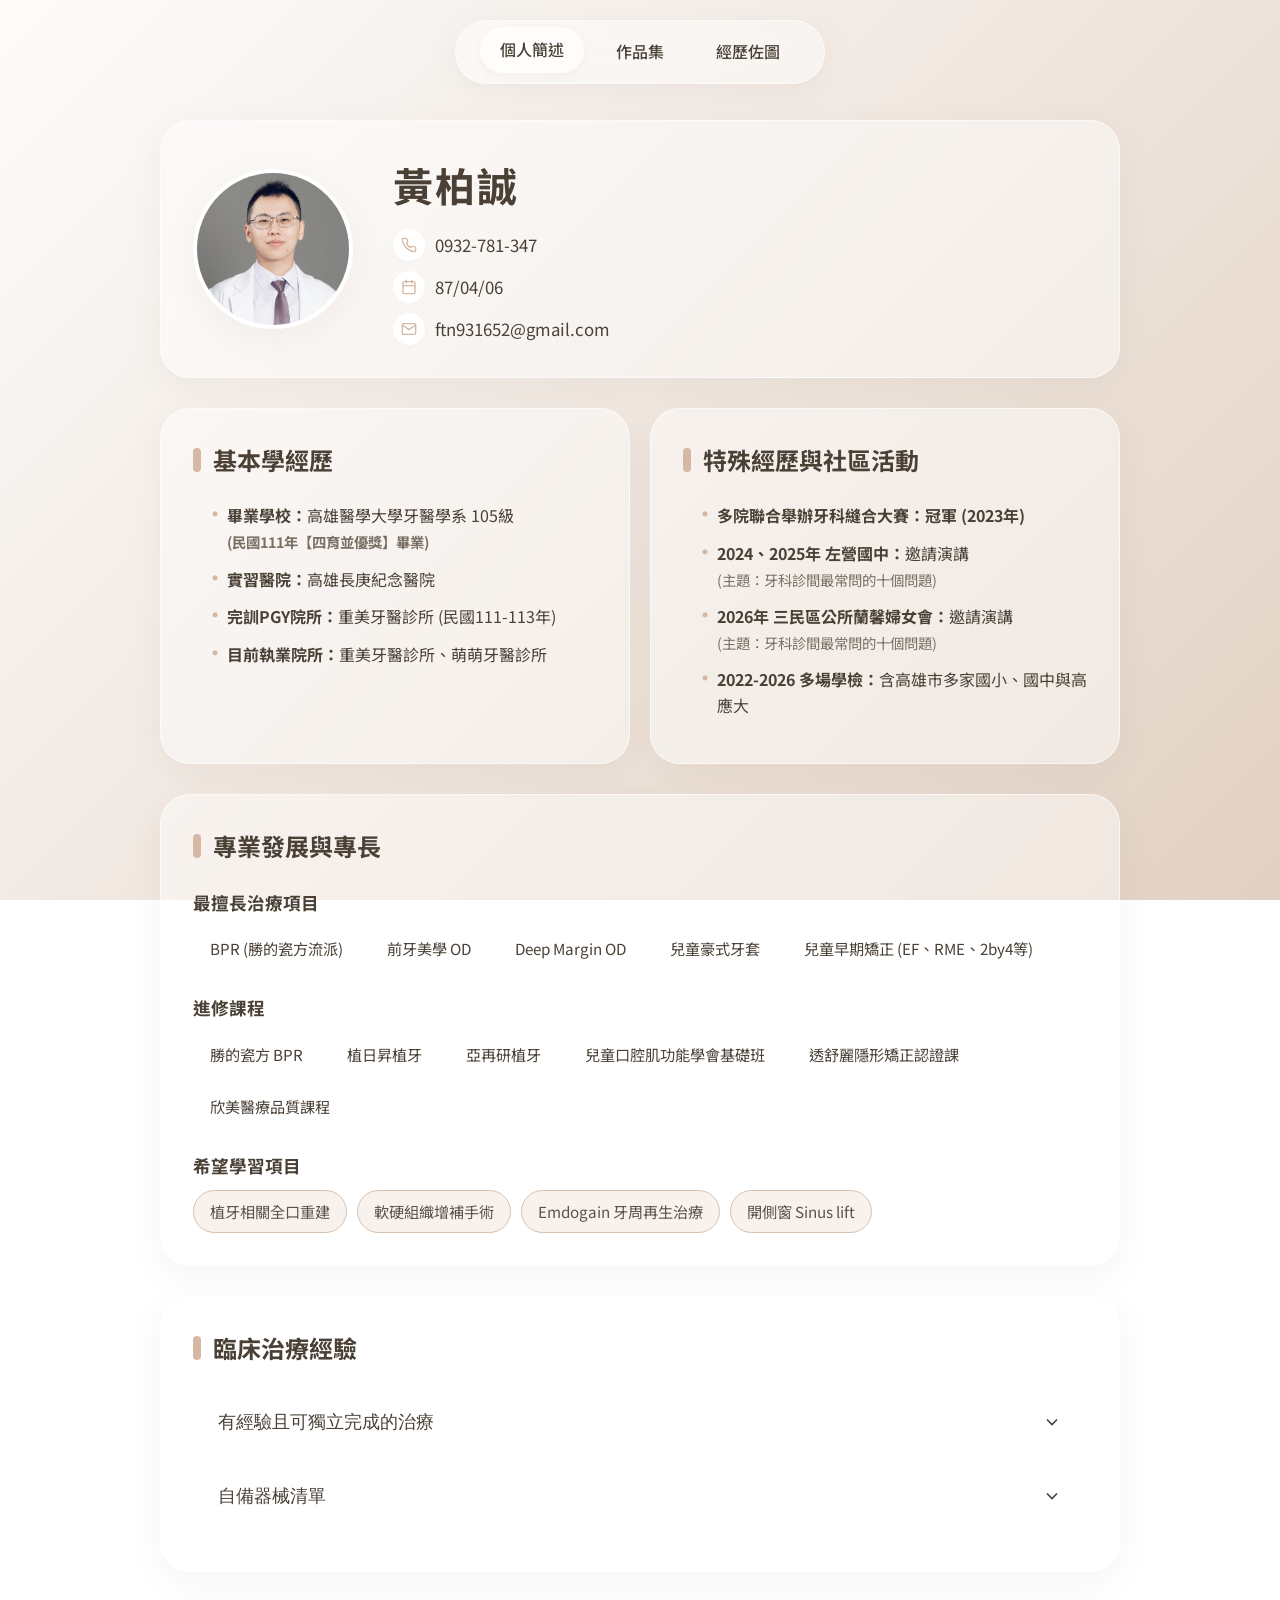
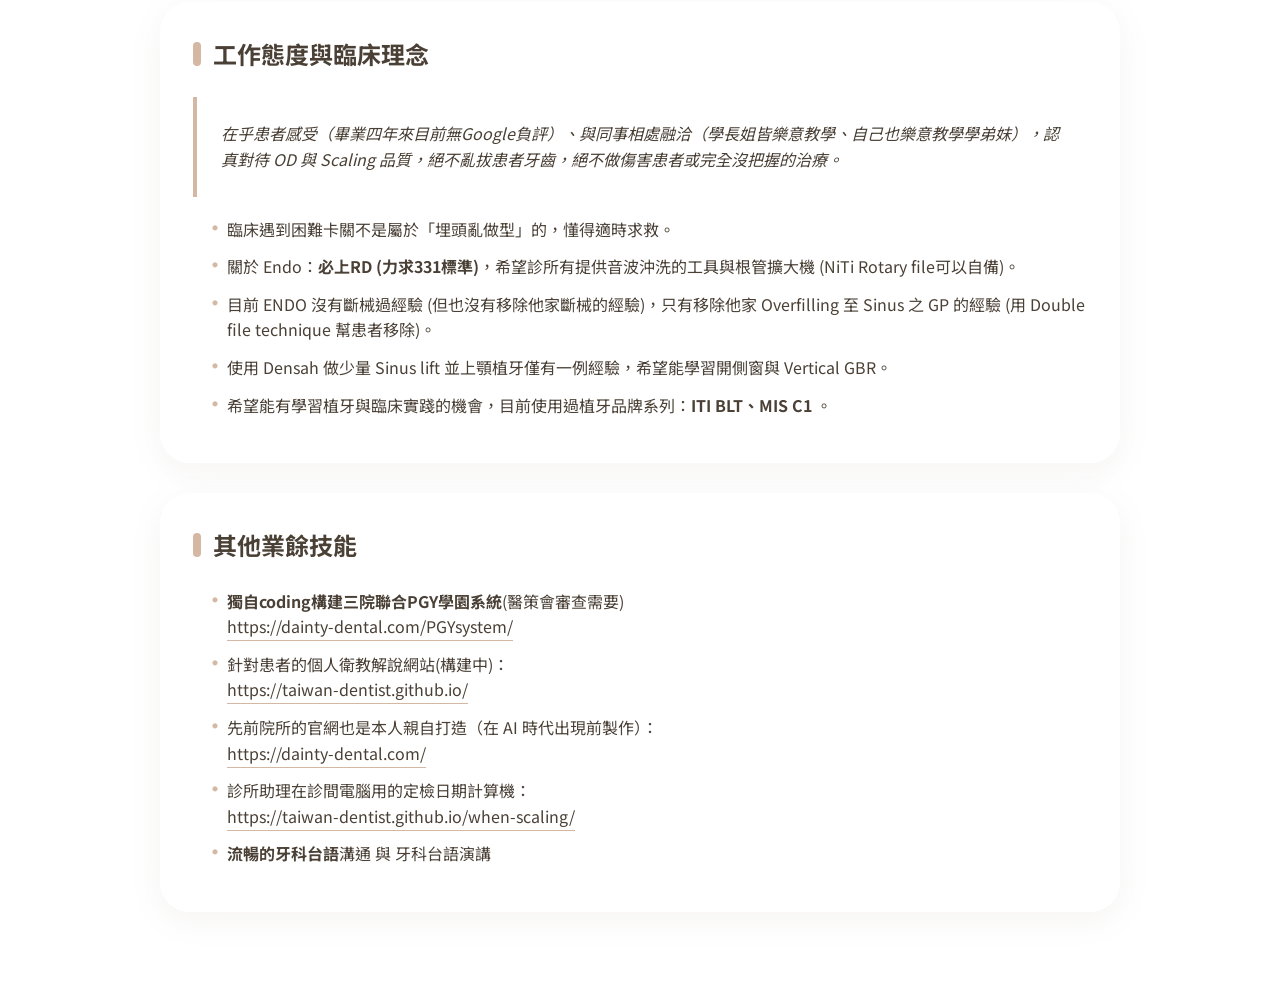
==== index.html @ 1711f757 "svgand331metaloverlay" ====
<!DOCTYPE html>
<html lang="zh-TW">
<head>
    <meta charset="UTF-8">
    <meta name="viewport" content="width=device-width, initial-scale=1.0">
    <link rel="apple-touch-icon" sizes="76x76" href="img/favicon.svg">
    <link rel="icon" href="img/favicon.svg">
    <title>黃柏誠醫師 | 個人簡歷</title>
    <!-- 引入思源黑體 Noto Sans TC -->
    <link rel="preconnect" href="https://fonts.googleapis.com">
    <link rel="preconnect" href="https://fonts.gstatic.com" crossorigin>
    <link href="https://fonts.googleapis.com/css2?family=Noto+Sans+TC:wght@300;400;500;700&display=swap" rel="stylesheet">
    <link rel="stylesheet" href="style.css" />

</head>
<body>

    <!-- 導覽列 -->
    <nav class="navbar glass-panel">
        <ul class="nav-links">
            <li class="nav-item"><a class="nav-link active" data-tab="about">個人簡述</a></li>
            <li class="nav-item"><a class="nav-link" data-tab="portfolio">作品集</a></li>
            <li class="nav-item"><a class="nav-link" data-tab="gallery">經歷佐圖</a></li>
        </ul>
    </nav>

    <!-- 內容容器 -->
    <main>
        
        <!-- ================= 個人簡述 Tab ================= -->
        <section id="about" class="tab-content active">
            
            <!-- 基本資料卡片 -->
            <div class="card glass-panel profile-header reveal">
                <div class="profile-avatar">
                    <img src="img/outline/myhead.jpg" alt="黃柏誠醫師大頭照">
                </div>
                <div class="profile-info">
                    <h1>黃柏誠</h1>
                    <ul class="contact-list">
                        <li>
                            <div class="contact-icon">
                                <svg width="16" height="16" viewBox="0 0 24 24" fill="none" stroke="currentColor" stroke-width="2" stroke-linecap="round" stroke-linejoin="round"><path d="M22 16.92v3a2 2 0 0 1-2.18 2 19.79 19.79 0 0 1-8.63-3.07 19.5 19.5 0 0 1-6-6 19.79 19.79 0 0 1-3.07-8.67A2 2 0 0 1 4.11 2h3a2 2 0 0 1 2 1.72 12.84 12.84 0 0 0 .7 2.81 2 2 0 0 1-.45 2.11L8.09 9.91a16 16 0 0 0 6 6l1.27-1.27a2 2 0 0 1 2.11-.45 12.84 12.84 0 0 0 2.81.7A2 2 0 0 1 22 16.92z"></path></svg>
                            </div>
                            0932-781-347
                        </li>
                        <li>
                            <div class="contact-icon">
                                <svg width="16" height="16" viewBox="0 0 24 24" fill="none" stroke="currentColor" stroke-width="2" stroke-linecap="round" stroke-linejoin="round"><rect x="3" y="4" width="18" height="18" rx="2" ry="2"></rect><line x1="16" y1="2" x2="16" y2="6"></line><line x1="8" y1="2" x2="8" y2="6"></line><line x1="3" y1="10" x2="21" y2="10"></line></svg>
                            </div>
                            87/04/06
                        </li>
                        <li>
                            <div class="contact-icon">
                                <svg width="16" height="16" viewBox="0 0 24 24" fill="none" stroke="currentColor" stroke-width="2" stroke-linecap="round" stroke-linejoin="round"><path d="M4 4h16c1.1 0 2 .9 2 2v12c0 1.1-.9 2-2 2H4c-1.1 0-2-.9-2-2V6c0-1.1.9-2 2-2z"></path><polyline points="22,6 12,13 2,6"></polyline></svg>
                            </div>
                            ftn931652@gmail.com
                        </li>
                    </ul>
                </div>
            </div>

            <!-- 學經歷 -->
            <div class="grid-2 reveal">
                <div class="card glass-panel">
                    <h2 class="section-title">基本學經歷</h2>
                    <ul class="styled-list">
                        <li><strong>畢業學校：</strong>高雄醫學大學牙醫學系 105級<br><span style="font-size:0.9em; color:var(--text-muted)"><strong>(民國111年【四育並優獎】畢業)</strong></span></li>
                        <li><strong>實習醫院：</strong>高雄長庚紀念醫院</li>
                        <li><strong>完訓PGY院所：</strong>重美牙醫診所 (民國111-113年)</li>
                        <li><strong>目前執業院所：</strong>重美牙醫診所、萌萌牙醫診所</li>
                    </ul>
                </div>

                <div class="card glass-panel">
                    <h2 class="section-title">特殊經歷與社區活動</h2>
                    <ul class="styled-list">
                        <li><strong>多院聯合舉辦牙科縫合大賽：冠軍 (2023年)</strong></li>
                        <li><strong>2024、2025年 左營國中：</strong>邀請演講<br><span style="font-size:0.9em; color:var(--text-muted)">(主題：牙科診間最常問的十個問題)</span></li>
                        <li><strong>2026年 三民區公所蘭馨婦女會：</strong>邀請演講<br><span style="font-size:0.9em; color:var(--text-muted)">(主題：牙科診間最常問的十個問題)</span></li>
                        <li><strong>2022-2026 多場學檢：</strong>含高雄市多家國小、國中與高應大</li>
                    </ul>
                </div>
            </div>

            <!-- 專業技能與進修 -->
            <div class="card glass-panel reveal">
                <h2 class="section-title">專業發展與專長</h2>
                
                <h3 style="margin: 15px 0 10px; font-size: 1.1rem;">最擅長治療項目</h3>
                <div class="tag-group">
                    <span class="tag">BPR (勝的瓷方流派)</span>
                    <span class="tag">前牙美學 OD</span>
                    <span class="tag">Deep Margin OD</span>
                    <span class="tag">兒童豪式牙套</span>
                    <span class="tag">兒童早期矯正 (EF、RME、2by4等)</span>
                </div>

                <h3 style="margin: 25px 0 10px; font-size: 1.1rem;">進修課程</h3>
                <div class="tag-group">
                    <span class="tag">勝的瓷方 BPR</span>
                    <span class="tag">植日昇植牙</span>
                    <span class="tag">亞再研植牙</span>
                    <span class="tag">兒童口腔肌功能學會基礎班</span>
                    <span class="tag">透舒麗隱形矯正認證課</span>
                    <span class="tag">欣美醫療品質課程</span>
                </div>

                <h3 style="margin: 25px 0 10px; font-size: 1.1rem;">希望學習項目</h3>
                <div class="tag-group" style="opacity: 0.9;">
                    <span class="tag" style="background: rgba(212, 184, 163, 0.2); border-color: var(--accent-color);">植牙相關全口重建</span>
                    <span class="tag" style="background: rgba(212, 184, 163, 0.2); border-color: var(--accent-color);">軟硬組織增補手術</span>
                    <span class="tag" style="background: rgba(212, 184, 163, 0.2); border-color: var(--accent-color);">Emdogain 牙周再生治療</span>
                    <span class="tag" style="background: rgba(212, 184, 163, 0.2); border-color: var(--accent-color);">開側窗 Sinus lift</span>
                </div>
            </div>

            <!-- 可獨立完成治療 (使用高級感的手風琴設計) -->
            <div class="card glass-panel reveal">
                <h2 class="section-title">臨床治療經驗</h2>
                
                <div class="accordion">
                    <div class="accordion-item">
                        <button class="accordion-header">
                            有經驗且可獨立完成的治療
                            <svg class="accordion-icon" width="20" height="20" viewBox="0 0 24 24" fill="none" stroke="currentColor" stroke-width="2"><polyline points="6 9 12 15 18 9"></polyline></svg>
                        </button>
                        <div class="accordion-content">
                            <div class="accordion-content-inner">
                                <ul class="styled-list">
                                    <li>92016水平智齒拔除 (符合92063目前僅一例經驗)</li>
                                    <li>7 distal OD</li>
                                    <li>前牙樹酯關縫</li>
                                    <li>兒童牙科全科<strong>含早矯療程</strong></li>
                                    <li>根管治療多例331標準 (必上RD)</li>
                                    <li>大臼齒與前牙根尖手術 (自備 BC-Putty Type)</li>
                                    <li>全口與局部活動假牙</li>
                                    <li>需要 DME 或 DMC 的 BPR</li>
                                    <li>需要Deep Margin Impression技巧的Crown</li>
                                    <li>牙周基礎 phase I 治療、基礎 Open-Q 手術</li>
                                    <li>基礎植牙 (含基礎的 ARP 與 GBR)</li>
                                    <li>基本 CLP 與 forced eruption</li>
                                    <li>曾使用過的輔助雷射：二極體雷射、CO2雷射</li>
                                </ul>
                            </div>
                        </div>
                    </div>
                    
                    <div class="accordion-item">
                        <button class="accordion-header">
                            自備器械清單
                            <svg class="accordion-icon" width="20" height="20" viewBox="0 0 24 24" fill="none" stroke="currentColor" stroke-width="2"><polyline points="6 9 12 15 18 9"></polyline></svg>
                        </button>
                        <div class="accordion-content">
                            <div class="accordion-content-inner">
                                <p style="margin-bottom: 10px;">Rotary file, ZOO isolation, Univet Loupe(四倍), 曲面前後牙Matrix Band, Dimond wedge, OD Polish bur kit, 生物水泥(Putty type(逆充填)與Sealer), BUSER, Castroviejo</p>
                                <p style="font-size:0.9em; color:var(--text-muted);">備註：希望診所有提供根管擴大機。</p>
                            </div>
                        </div>
                    </div>
                </div>
            </div>

            <!-- 工作態度與臨床希望 -->
            <div class="card glass-panel reveal">
                <h2 class="section-title">工作態度與臨床理念</h2>
                
                <div class="quote-block">
                    在乎患者感受（畢業四年來目前無Google負評）、與同事相處融洽（學長姐皆樂意教學、自己也樂意教學學弟妹），認真對待 OD 與 Scaling 品質，絕不亂拔患者牙齒，絕不做傷害患者或完全沒把握的治療。
                </div>
                
                <ul class="styled-list">
                    <li>臨床遇到困難卡關不是屬於「埋頭亂做型」的，懂得適時求救。</li>
                    <li>關於 Endo：<strong>必上RD (力求331標準)</strong>，希望診所有提供音波沖洗的工具與根管擴大機 (NiTi Rotary file可以自備)。</li>
                    <li>目前 ENDO 沒有斷械過經驗 (但也沒有移除他家斷械的經驗)，只有移除他家 Overfilling 至 Sinus 之 GP 的經驗 (用 Double file technique 幫患者移除)。</li>
                    <li>使用 Densah 做少量 Sinus lift 並上顎植牙僅有一例經驗，希望能學習開側窗與 Vertical GBR。</li>
                    <li>希望能有學習植牙與臨床實踐的機會，目前使用過植牙品牌系列：<strong>ITI BLT、MIS C1</strong> 。</li>
                </ul>
            </div>

            <!-- 業餘技能 -->
            <div class="card glass-panel reveal">
                <h2 class="section-title">其他業餘技能</h2>
                <ul class="styled-list">
                    <li><strong>獨自coding構建三院聯合PGY學園系統</strong>(醫策會審查需要)<br>
                        <a href="https://dainty-dental.com/PGYsystem/" target="_blank" class="custom-link">https://dainty-dental.com/PGYsystem/</a>
                    </li>
                    <li>針對患者的個人衛教解說網站(構建中)：<br>
                        <a href="https://taiwan-dentist.github.io/" target="_blank" class="custom-link">https://taiwan-dentist.github.io/</a>
                    </li>
                    <li>先前院所的官網也是本人親自打造（在 AI 時代出現前製作）：<br>
                        <a href="https://dainty-dental.com/" target="_blank" class="custom-link">https://dainty-dental.com/</a>
                    </li>
                    <li>診所助理在診間電腦用的定檢日期計算機：<br>
                        <a href="https://taiwan-dentist.github.io/when-scaling/" target="_blank" class="custom-link">https://taiwan-dentist.github.io/when-scaling/</a>
                    </li>
                    <li><strong>流暢的牙科台語</strong>溝通 與 牙科台語演講</li>
                </ul>
            </div>

        </section>

        <!-- ================= 作品集 Tab ================= -->
        <section id="portfolio" class="tab-content">
            <h2 class="section-title reveal" style="margin-bottom: 30px;">臨床作品集</h2>
            
            <div class="reveal">
                <!-- 案例 BPR+ -->
                <div class="img-accordion-item">
                    <button class="img-accordion-header">
                        <div class="img-accordion-title-group">
                            <span class="img-accordion-title">
                                <img src="svgicon/tooth.svg" width="20" height="20" >
                                BPR 案例
                            </span>
                            <span class="img-accordion-subtitle">勝的瓷方流派</span>
                        </div>
                        <svg class="img-accordion-icon" width="24" height="24" viewBox="0 0 24 24" fill="none" stroke="currentColor" stroke-width="2" stroke-linecap="round" stroke-linejoin="round"><polyline points="6 9 12 15 18 9"></polyline></svg>
                    </button>
                    <div class="img-accordion-content">
                        <div class="img-accordion-inner">
                            <div class="img-gallery-grid">
                                <!-- 使用 data-src 存放真實圖片網址 -->
                                <img class="lazy-image" data-src="img/case/BPR/1.jpg" alt="BPR 案例照片 1">
                                <img class="lazy-image" data-src="img/case/BPR/2.jpg" alt="BPR 案例照片 2">
                                <img class="lazy-image" data-src="img/case/BPR/3.jpg" alt="BPR 案例照片 3">
                                <img class="lazy-image" data-src="img/case/BPR/4.jpg" alt="BPR 案例照片 4">
                                <img class="lazy-image" data-src="img/case/BPR/5.jpg" alt="BPR 案例照片 5">
                                <img class="lazy-image" data-src="img/case/BPR/6.jpg" alt="BPR 案例照片 6">
                                <img class="lazy-image" data-src="img/case/BPR/7.jpg" alt="BPR 案例照片 7">
                                <img class="lazy-image" data-src="img/case/BPR/8.jpg" alt="BPR 案例照片 8">
                                <img class="lazy-image" data-src="img/case/BPR/9.jpg" alt="BPR 案例照片 9">
                            </div>
                        </div>
                    </div>
                </div>

                <!-- 案例 前牙OD+ -->
                <div class="img-accordion-item">
                    <button class="img-accordion-header">
                        <div class="img-accordion-title-group">
                            <span class="img-accordion-title">
                                <svg width="20" height="20" viewBox="0 0 24 24" fill="none" stroke="currentColor" stroke-width="2" stroke-linecap="round" stroke-linejoin="round" style="color: var(--accent-color);"><rect x="3" y="3" width="18" height="18" rx="2" ry="2"></rect><circle cx="8.5" cy="8.5" r="1.5"></circle><polyline points="21 15 16 10 5 21"></polyline></svg>
                                前牙美學 OD
                            </span>
                            <span class="img-accordion-subtitle">樹脂關縫與形態重建</span>
                        </div>
                        <svg class="img-accordion-icon" width="24" height="24" viewBox="0 0 24 24" fill="none" stroke="currentColor" stroke-width="2" stroke-linecap="round" stroke-linejoin="round"><polyline points="6 9 12 15 18 9"></polyline></svg>
                    </button>
                    <div class="img-accordion-content">
                        <div class="img-accordion-inner">
                            <div class="img-gallery-grid">
                                <!-- 只有放一張 img，CSS 會自動判定讓它全寬顯示 -->
                                <img class="lazy-image" data-src="img/case/anteriorOD/1.png" alt="前牙美學 OD 照片">
                                <img class="lazy-image" data-src="img/case/anteriorOD/2.png" alt="前牙美學 OD 照片">
                                <img class="lazy-image" data-src="img/case/anteriorOD/3.png" alt="前牙美學 OD 照片">
                                <img class="lazy-image" data-src="img/case/anteriorOD/4.png" alt="前牙美學 OD 照片">
                                <img class="lazy-image" data-src="img/case/anteriorOD/5.png" alt="前牙美學 OD 照片">
                            </div>
                        </div>
                    </div>
                </div>

                <!-- 案例 兒童早矯+ -->
                <div class="img-accordion-item">
                    <button class="img-accordion-header">
                        <div class="img-accordion-title-group">
                            <span class="img-accordion-title">
                                <svg width="20" height="20" viewBox="0 0 24 24" fill="none" stroke="currentColor" stroke-width="2" stroke-linecap="round" stroke-linejoin="round" style="color: var(--accent-color);"><path d="M17 21v-2a4 4 0 0 0-4-4H5a4 4 0 0 0-4 4v2"></path><circle cx="9" cy="7" r="4"></circle><path d="M23 21v-2a4 4 0 0 0-3-3.87"></path><path d="M16 3.13a4 4 0 0 1 0 7.75"></path></svg>
                                兒童早矯案例
                            </span>
                            <span class="img-accordion-subtitle">EF、RME、2by4</span>
                        </div>
                        <svg class="img-accordion-icon" width="24" height="24" viewBox="0 0 24 24" fill="none" stroke="currentColor" stroke-width="2" stroke-linecap="round" stroke-linejoin="round"><polyline points="6 9 12 15 18 9"></polyline></svg>
                    </button>
                    <div class="img-accordion-content">
                        <div class="img-accordion-inner">
                            <div class="img-gallery-grid">
                                <img class="lazy-image" data-src="img/case/pedoEF/1.jpg" alt="兒童早矯照片 1">
                                <img class="lazy-image" data-src="img/case/pedoEF/2.jpg" alt="兒童早矯照片 2">
                                <img class="lazy-image" data-src="img/case/pedoEF/3.jpg" alt="兒童早矯照片 3">
                                <img class="lazy-image" data-src="img/case/pedoEF/RME.jpg" alt="兒童早矯照片 4">
                            </div>
                        </div>
                    </div>
                </div>

                <!-- 案例 一般OD+ -->
                <div class="img-accordion-item">
                    <button class="img-accordion-header">
                        <div class="img-accordion-title-group">
                            <span class="img-accordion-title">
                                <img src="svgicon/bandage-wound.svg" width="20" height="20" >
                                二級窩洞OD品質
                            </span>
                            <span class="img-accordion-subtitle">即使深部margin也需乾淨，無論是否為7D</span>
                        </div>
                        <svg class="img-accordion-icon" width="24" height="24" viewBox="0 0 24 24" fill="none" stroke="currentColor" stroke-width="2" stroke-linecap="round" stroke-linejoin="round"><polyline points="6 9 12 15 18 9"></polyline></svg>
                    </button>
                    <div class="img-accordion-content">
                        <div class="img-accordion-inner">
                            <div class="img-gallery-grid">
                                <img class="lazy-image" data-src="img/case/OD/1.png" alt="OD">
                                <img class="lazy-image" data-src="img/case/OD/2.png" alt="OD">
                                <img class="lazy-image" data-src="img/case/OD/3.png" alt="OD">
                                <img class="lazy-image" data-src="img/case/OD/4.png" alt="OD">
                                <img class="lazy-image" data-src="img/case/OD/5.jpg" alt="OD">
                                <img class="lazy-image" data-src="img/case/OD/ODhollar.jpg" alt="OD">
                            </div>
                        </div>
                    </div>
                </div>

                <!-- 案例 11 SSC與豪氏牙套+ -->
                <div class="img-accordion-item">
                    <button class="img-accordion-header">
                        <div class="img-accordion-title-group">
                            <span class="img-accordion-title">
                                <!-- <svg width="20" height="20" viewBox="0 0 24 24" fill="none" stroke="currentColor" stroke-width="2" stroke-linecap="round" stroke-linejoin="round" style="color: var(--accent-color);"><path d="M17 21v-2a4 4 0 0 0-4-4H5a4 4 0 0 0-4 4v2"></path><circle cx="9" cy="7" r="4"></circle><path d="M23 21v-2a4 4 0 0 0-3-3.87"></path><path d="M16 3.13a4 4 0 0 1 0 7.75"></path></svg> -->
                                <img src="svgicon/bulb.svg" width="20" height="20" >
                                豪氏牙套與SSC
                            </span>
                            <span class="img-accordion-subtitle">擅長豪氏牙套降低兒童ENDO率</span>
                        </div>
                        <svg class="img-accordion-icon" width="24" height="24" viewBox="0 0 24 24" fill="none" stroke="currentColor" stroke-width="2" stroke-linecap="round" stroke-linejoin="round"><polyline points="6 9 12 15 18 9"></polyline></svg>
                    </button>
                    <div class="img-accordion-content">
                        <div class="img-accordion-inner">
                            <div class="img-gallery-grid">
                                <img class="lazy-image" data-src="img/case/SSC/SSC.png" alt="SSC">
                                <img class="lazy-image" data-src="img/case/SSC/SSC2.png" alt="SSC">

                            </div>
                        </div>
                    </div>
                </div>

                <!-- 案例 ENDO案例 -->
                <div class="img-accordion-item">
                    <button class="img-accordion-header">
                        <div class="img-accordion-title-group">
                            <span class="img-accordion-title">
                                <!-- <svg width="20" height="20" viewBox="0 0 24 24" fill="none" stroke="currentColor" stroke-width="2" stroke-linecap="round" stroke-linejoin="round" style="color: var(--accent-color);"><path d="M17 21v-2a4 4 0 0 0-4-4H5a4 4 0 0 0-4 4v2"></path><circle cx="9" cy="7" r="4"></circle><path d="M23 21v-2a4 4 0 0 0-3-3.87"></path><path d="M16 3.13a4 4 0 0 1 0 7.75"></path></svg> -->
                                <img src="svgicon/toothache.svg" width="20" height="20" >
                                根管治療案例
                            </span>
                            <span class="img-accordion-subtitle">RCF影像</span>
                        </div>
                        <svg class="img-accordion-icon" width="24" height="24" viewBox="0 0 24 24" fill="none" stroke="currentColor" stroke-width="2" stroke-linecap="round" stroke-linejoin="round"><polyline points="6 9 12 15 18 9"></polyline></svg>
                    </button>
                    <div class="img-accordion-content">
                        <div class="img-accordion-inner">
                            <div class="img-gallery-grid">
                                <img class="lazy-image" data-src="img/case/endo/endo1.png" alt="ENDO案例">
                                <img class="lazy-image" data-src="img/case/endo/endo2.png" alt="ENDO案例">
                                <img class="lazy-image" data-src="img/case/endo/endo3.png" alt="ENDO案例">
                                <img class="lazy-image" data-src="img/case/endo/endo4.png" alt="ENDO案例">
                                <img class="lazy-image" data-src="img/case/endo/endo5.png" alt="ENDO案例">
                                <img class="lazy-image" data-src="img/case/endo/endo6.png" alt="ENDO案例">
                                <img class="lazy-image" data-src="img/case/endo/endo7.png" alt="ENDO案例">
                                <img class="lazy-image" data-src="img/case/endo/endo8.png" alt="ENDO案例">
                                <img class="lazy-image" data-src="img/case/endo/endo9.png" alt="ENDO案例">
                                <img class="lazy-image" data-src="img/case/endo/endo10.png" alt="ENDO案例">
                                <img class="lazy-image" data-src="img/case/endo/endo11.png" alt="ENDO案例">
                                <img class="lazy-image" data-src="img/case/endo/endo12.png" alt="ENDO案例">
                                <img class="lazy-image" data-src="img/case/endo/endo13.png" alt="ENDO案例">
                                <img class="lazy-image" data-src="img/case/endo/endo14.png" alt="ENDO案例">
                            </div>
                        </div>
                    </div>
                </div>

                <!-- 案例 ENDO331後Overlay+ -->
                <div class="img-accordion-item">
                    <button class="img-accordion-header">
                        <div class="img-accordion-title-group">
                            <span class="img-accordion-title">
                                <!-- <svg width="20" height="20" viewBox="0 0 24 24" fill="none" stroke="currentColor" stroke-width="2" stroke-linecap="round" stroke-linejoin="round" style="color: var(--accent-color);"><path d="M14 2H6a2 2 0 0 0-2 2v16a2 2 0 0 0 2 2h12a2 2 0 0 0 2-2V8z"></path><polyline points="14 2 14 8 20 8"></polyline><line x1="16" y1="13" x2="8" y2="13"></line><line x1="16" y1="17" x2="8" y2="17"></line><polyline points="10 9 9 9 8 9"></polyline></svg> -->
                                <img src="svgicon/doctor.svg" width="20" height="20" >
                                根管治療331後Overlay
                            </span>
                            <span class="img-accordion-subtitle">RCF後BPR前後</span>
                        </div>
                        <svg class="img-accordion-icon" width="24" height="24" viewBox="0 0 24 24" fill="none" stroke="currentColor" stroke-width="2" stroke-linecap="round" stroke-linejoin="round"><polyline points="6 9 12 15 18 9"></polyline></svg>
                    </button>
                    <div class="img-accordion-content">
                        <div class="img-accordion-inner">
                            <div class="img-gallery-grid">
                                <!-- 使用 data-src 存放真實圖片網址 -->
                                <img class="lazy-image" data-src="img/case/after331BPR/1.png" alt="ENDO331後Overlay 案例照片 1">
                                <img class="lazy-image" data-src="img/case/after331BPR/2.png" alt="ENDO331後Overlay 案例照片 2">
                                <img class="lazy-image" data-src="img/case/after331BPR/cheng1.jpg" alt="ENDO331後Overlay 案例照片 2">
                                <img class="lazy-image" data-src="img/case/after331BPR/cheng2.jpg" alt="ENDO331後Overlay 案例照片 2">
                            </div>
                        </div>
                    </div>
                </div>

                <!-- 案例 一般Crown案例+ -->
                <div class="img-accordion-item">
                    <button class="img-accordion-header">
                        <div class="img-accordion-title-group">
                            <span class="img-accordion-title">
                                <img src="svgicon/chess-queen.svg" width="20" height="20" >
                                基礎Crown與深部印模技巧
                            </span>
                            <span class="img-accordion-subtitle">一般Crown與深部印模技巧</span>
                        </div>
                        <svg class="img-accordion-icon" width="24" height="24" viewBox="0 0 24 24" fill="none" stroke="currentColor" stroke-width="2" stroke-linecap="round" stroke-linejoin="round"><polyline points="6 9 12 15 18 9"></polyline></svg>
                    </button>
                    <div class="img-accordion-content">
                        <div class="img-accordion-inner">
                            <div class="img-gallery-grid">
                                <img class="lazy-image" data-src="img/case/crown/cr2.png" alt="一般Crown案例">
                                <img class="lazy-image" data-src="img/case/crown/cr1.jpg" alt="一般Crown案例">

                            </div>
                        </div>
                    </div>
                </div>

                <!-- 案例 植牙案例+ -->
                <div class="img-accordion-item">
                    <button class="img-accordion-header">
                        <div class="img-accordion-title-group">
                            <span class="img-accordion-title">
                                <img src="svgicon/customize.svg" width="20" height="20" >
                                植牙案例
                            </span>
                            <span class="img-accordion-subtitle">ITI與MIS</span>
                        </div>
                        <svg class="img-accordion-icon" width="24" height="24" viewBox="0 0 24 24" fill="none" stroke="currentColor" stroke-width="2" stroke-linecap="round" stroke-linejoin="round"><polyline points="6 9 12 15 18 9"></polyline></svg>
                    </button>
                    <div class="img-accordion-content">
                        <div class="img-accordion-inner">
                            <div class="img-gallery-grid">
                                <img class="lazy-image" data-src="img/case/implant/陸國偉implant.jpg" alt="植牙">
                                <img class="lazy-image" data-src="img/case/implant/yuan-implant.jpg" alt="植牙">
                                <img class="lazy-image" data-src="img/case/implant/yuan-imptemp-photo (1).jpg" alt="植牙">
                                <img class="lazy-image" data-src="img/case/implant/yuan-imptemp-photo (2).jpg" alt="植牙">
                            </div>
                        </div>
                    </div>
                </div>

                <!-- 案例 他家深部GP移除+ -->
                <div class="img-accordion-item">
                    <button class="img-accordion-header">
                        <div class="img-accordion-title-group">
                            <span class="img-accordion-title">
                                <img src="svgicon/hand-holding-seeding.svg" width="20" height="20" >
                                他家深部GP移除案例
                            </span>
                            <span class="img-accordion-subtitle">幫患者移除鼻竇感染的他家overfill馬來膠</span>
                        </div>
                        <svg class="img-accordion-icon" width="24" height="24" viewBox="0 0 24 24" fill="none" stroke="currentColor" stroke-width="2" stroke-linecap="round" stroke-linejoin="round"><polyline points="6 9 12 15 18 9"></polyline></svg>
                    </button>
                    <div class="img-accordion-content">
                        <div class="img-accordion-inner">
                            <div class="img-gallery-grid">
                                <img class="lazy-image" data-src="img/case/extrudeGP/1.jpg" alt="他家endo">
                                <img class="lazy-image" data-src="img/case/extrudeGP/2.jpg" alt="他家endo">
                                <img class="lazy-image" data-src="img/case/extrudeGP/3.jpg" alt="他家endo">
                                <img class="lazy-image" data-src="img/case/extrudeGP/4.jpg" alt="他家endo">
                            </div>
                        </div>
                    </div>
                </div>

                <!-- 案例  CD/RPD+ -->
                <div class="img-accordion-item">
                    <button class="img-accordion-header">
                        <div class="img-accordion-title-group">
                            <span class="img-accordion-title">
                                <img src="svgicon/layout-fluid.svg" width="20" height="20" >
                                活動假牙案例
                            </span>
                            <span class="img-accordion-subtitle">CD/RPD</span>
                        </div>
                        <svg class="img-accordion-icon" width="24" height="24" viewBox="0 0 24 24" fill="none" stroke="currentColor" stroke-width="2" stroke-linecap="round" stroke-linejoin="round"><polyline points="6 9 12 15 18 9"></polyline></svg>
                    </button>
                    <div class="img-accordion-content">
                        <div class="img-accordion-inner">
                            <div class="img-gallery-grid">
                                <img class="lazy-image" data-src="img/case/RPD/1.jpg" alt="CD/RPD案例">
                                <img class="lazy-image" data-src="img/case/RPD/2.jpg" alt="CD/RPD案例">
                                <img class="lazy-image" data-src="img/case/RPD/3.jpg" alt="CD/RPD案例">
                                <img class="lazy-image" data-src="img/case/RPD/rpd4.png" alt="CD/RPD案例">

                            </div>
                        </div>
                    </div>
                </div>


                <!-- 案例  水平智齒+ -->
                <div class="img-accordion-item">
                    <button class="img-accordion-header">
                        <div class="img-accordion-title-group">
                            <span class="img-accordion-title">
                                <img src="svgicon/sparkles.svg" width="20" height="20" >
                                阻生智齒
                            </span>
                            <span class="img-accordion-subtitle">懂得量力並獨立完成阻生智齒OP</span>
                        </div>
                        <svg class="img-accordion-icon" width="24" height="24" viewBox="0 0 24 24" fill="none" stroke="currentColor" stroke-width="2" stroke-linecap="round" stroke-linejoin="round"><polyline points="6 9 12 15 18 9"></polyline></svg>
                    </button>
                    <div class="img-accordion-content">
                        <div class="img-accordion-inner">
                            <div class="img-gallery-grid">
                                <img class="lazy-image" data-src="img/case/wisdom/1.png" alt="智齒">
                                <img class="lazy-image" data-src="img/case/wisdom/2.png" alt="智齒">
                            </div>
                        </div>
                    </div>
                </div>

                <!-- 案例 OpenQ牙周+ -->
                <div class="img-accordion-item">
                    <button class="img-accordion-header">
                        <div class="img-accordion-title-group">
                            <span class="img-accordion-title">
                                <img src="svgicon/broom.svg" width="20" height="20" >
                                牙周OpenQ案例
                            </span>
                            <span class="img-accordion-subtitle">基礎OpenQ</span>
                        </div>
                        <svg class="img-accordion-icon" width="24" height="24" viewBox="0 0 24 24" fill="none" stroke="currentColor" stroke-width="2" stroke-linecap="round" stroke-linejoin="round"><polyline points="6 9 12 15 18 9"></polyline></svg>
                    </button>
                    <div class="img-accordion-content">
                        <div class="img-accordion-inner">
                            <div class="img-gallery-grid">
                                <img class="lazy-image" data-src="img/case/openq/1.jpg" alt="OpenQ案例">

                            </div>
                        </div>
                    </div>
                </div>




                <!-- 案例 12 曾幫患者及時檢查出一期舌癌 -->





            <!-- 作品集區域-底部 -->
            </div>
        </section>

        <!-- ================= 經歷佐圖 Tab ================= -->
        <section id="gallery" class="tab-content">
            <h2 class="section-title reveal" style="margin-bottom: 30px;">經歷與證書佐圖</h2>
            
            <div class="reveal">
                <!-- 證書 1 縫合大賽冠軍 -->
                <div class="img-accordion-item">
                    <button class="img-accordion-header">
                        <div class="img-accordion-title-group">
                            <span class="img-accordion-title">
                                <img src="svgicon/needle.svg" width="20" height="20" >
                                縫合大賽冠軍
                            </span>
                            <span class="img-accordion-subtitle">2023年 多院聯合</span>
                        </div>
                        <svg class="img-accordion-icon" width="24" height="24" viewBox="0 0 24 24" fill="none" stroke="currentColor" stroke-width="2" stroke-linecap="round" stroke-linejoin="round"><polyline points="6 9 12 15 18 9"></polyline></svg>
                    </button>
                    <div class="img-accordion-content">
                        <div class="img-accordion-inner">
                            <div class="img-gallery-grid">
                                <img class="lazy-image" data-src="img/exp/suture1.jpg" alt="頒獎照片">
                                <img class="lazy-image" data-src="img/exp/suture2.jpg" alt="頒獎照片">
                            </div>
                        </div>
                    </div>
                </div>
                
                <!-- 證書 2 課程與證書 -->
                <div class="img-accordion-item">
                    <button class="img-accordion-header">
                        <div class="img-accordion-title-group">
                            <span class="img-accordion-title">
                                <svg width="20" height="20" viewBox="0 0 24 24" fill="none" stroke="currentColor" stroke-width="2" stroke-linecap="round" stroke-linejoin="round" style="color: var(--accent-color);"><polygon points="12 2 15.09 8.26 22 9.27 17 14.14 18.18 21.02 12 17.77 5.82 21.02 7 14.14 2 9.27 8.91 8.26 12 2"></polygon></svg>
                                課程與證書
                            </span>
                            <span class="img-accordion-subtitle">曾上過的課程與證書們</span>
                        </div>
                        <svg class="img-accordion-icon" width="24" height="24" viewBox="0 0 24 24" fill="none" stroke="currentColor" stroke-width="2" stroke-linecap="round" stroke-linejoin="round"><polyline points="6 9 12 15 18 9"></polyline></svg>
                    </button>
                    <div class="img-accordion-content">
                        <div class="img-accordion-inner">
                            <div class="img-gallery-grid">
                                <img class="lazy-image" data-src="img/exp/cert/ITImembership.png" alt="證書">
                                <img class="lazy-image" data-src="img/exp/cert/PGY.jpg" alt="證書">
                                <img class="lazy-image" data-src="img/exp/cert/cigar.png" alt="證書">
                                <img class="lazy-image" data-src="img/exp/cert/zouyin0.jpg" alt="證書">
                                <img class="lazy-image" data-src="img/exp/cert/zouyin1.jpg" alt="證書">
                                <img class="lazy-image" data-src="img/exp/cert/need1.jpg" alt="證書">
                                <img class="lazy-image" data-src="img/exp/cert/ortho.jpg" alt="證書">
                                <img class="lazy-image" data-src="img/exp/cert/BPRclass.jpg" alt="證書">
                                <img class="lazy-image" data-src="img/exp/cert/OHIchild.jpg" alt="證書">
                            </div>
                        </div>
                    </div>
                </div>
                <!-- 證書 3 目前名片 -->
                <div class="img-accordion-item">
                    <button class="img-accordion-header">
                        <div class="img-accordion-title-group">
                            <span class="img-accordion-title">
                                <svg width="20" height="20" viewBox="0 0 24 24" fill="none" stroke="currentColor" stroke-width="2" stroke-linecap="round" stroke-linejoin="round" style="color: var(--accent-color);"><path d="M14 2H6a2 2 0 0 0-2 2v16a2 2 0 0 0 2 2h12a2 2 0 0 0 2-2V8z"></path><polyline points="14 2 14 8 20 8"></polyline><line x1="16" y1="13" x2="8" y2="13"></line><line x1="16" y1="17" x2="8" y2="17"></line><polyline points="10 9 9 9 8 9"></polyline></svg>
                                目前名片與演講資歷頁
                            </span>
                            <span class="img-accordion-subtitle">公家機關演講時資歷頁與先前名片</span>
                        </div>
                        <svg class="img-accordion-icon" width="24" height="24" viewBox="0 0 24 24" fill="none" stroke="currentColor" stroke-width="2" stroke-linecap="round" stroke-linejoin="round"><polyline points="6 9 12 15 18 9"></polyline></svg>
                    </button>
                    <div class="img-accordion-content">
                        <div class="img-accordion-inner">
                            <div class="img-gallery-grid">
                                <img class="lazy-image" data-src="img/exp/pastexp/資歷1.jpg" alt="資歷照片">
                                <img class="lazy-image" data-src="img/exp/pastexp/資歷2.jpg" alt="資歷照片">
                            </div>
                        </div>
                    </div>
                </div>

                <!-- 證書 4 演講剪影 -->
                <div class="img-accordion-item">
                    <button class="img-accordion-header">
                        <div class="img-accordion-title-group">
                            <span class="img-accordion-title">
                                <img src="svgicon/workshop.svg" width="20" height="20" >
                                演講剪影
                            </span>
                            <span class="img-accordion-subtitle">區公所主辦177人蘭馨會演講剪影</span>
                        </div>
                        <svg class="img-accordion-icon" width="24" height="24" viewBox="0 0 24 24" fill="none" stroke="currentColor" stroke-width="2" stroke-linecap="round" stroke-linejoin="round"><polyline points="6 9 12 15 18 9"></polyline></svg>
                    </button>
                    <div class="img-accordion-content">
                        <div class="img-accordion-inner">
                            <div class="img-gallery-grid">
                                <img class="lazy-image" data-src="img/exp/speech/speech (1).jpg" alt="演講剪影">
                                <img class="lazy-image" data-src="img/exp/speech/speech (2).jpg" alt="演講剪影">
                                <img class="lazy-image" data-src="img/exp/speech/speech (3).jpg" alt="演講剪影">
                                <img class="lazy-image" data-src="img/exp/speech/speech (4).jpg" alt="演講剪影">
                            </div>
                        </div>
                    </div>
                </div>


                <!-- 證書 5 其他上過的線上課程 -->
                <div class="img-accordion-item">
                    <button class="img-accordion-header">
                        <div class="img-accordion-title-group">
                            <span class="img-accordion-title">
                                <img src="svgicon/book-plus.svg" width="20" height="20" >
                                其他上過的線上課程
                            </span>
                            <span class="img-accordion-subtitle">所有上過的非實體課資料</span>
                        </div>
                        <svg class="img-accordion-icon" width="24" height="24" viewBox="0 0 24 24" fill="none" stroke="currentColor" stroke-width="2" stroke-linecap="round" stroke-linejoin="round"><polyline points="6 9 12 15 18 9"></polyline></svg>
                    </button>
                    <div class="img-accordion-content">
                        <div class="img-accordion-inner">
                            <div class="img-gallery-grid">
                                <img class="lazy-image" data-src="img/exp/online/online1.png" alt="截圖">
                                <img class="lazy-image" data-src="img/exp/online/online2.png" alt="截圖">
                                <img class="lazy-image" data-src="img/exp/online/online3.png" alt="截圖">
                                <img class="lazy-image" data-src="img/exp/online/online4.png" alt="截圖">
                            </div>
                        </div>
                    </div>
                </div>
                <!-- 經歷佐圖區底部 -->
            </div>
        </section>

    </main>

    <!-- ================= Lightbox 全螢幕圖片檢視器 (新增) ================= -->
    <div id="lightbox" class="lightbox-overlay">
        <span class="lightbox-close">&times;</span>
        <img id="lightbox-img" class="lightbox-content" src="" alt="全螢幕預覽">
    </div>

    <script>
        /* =========================================
           JavaScript 區塊
           ========================================= */

        document.addEventListener('DOMContentLoaded', () => {
            
            // --- 1. 導覽列 Tab 切換邏輯 ---
            const navLinks = document.querySelectorAll('.nav-link');
            const tabContents = document.querySelectorAll('.tab-content');

            navLinks.forEach(link => {
                link.addEventListener('click', (e) => {
                    e.preventDefault();
                    
                    // 移除所有 active class
                    navLinks.forEach(nav => nav.classList.remove('active'));
                    tabContents.forEach(content => content.classList.remove('active'));
                    
                    // 加上當前的 active class
                    const targetTabId = link.getAttribute('data-tab');
                    link.classList.add('active');
                    document.getElementById(targetTabId).classList.add('active');

                    // 重新觸發滾動動畫
                    triggerReveal();
                    
                    // 平滑滾動到頂部
                    window.scrollTo({ top: 0, behavior: 'smooth' });
                });
            });

            // --- 2. 手風琴 Accordion 邏輯 (個人簡述用) ---
            const accordionHeaders = document.querySelectorAll('.accordion-header');

            accordionHeaders.forEach(header => {
                header.addEventListener('click', () => {
                    header.classList.toggle('active');
                    const content = header.nextElementSibling;
                    
                    if (header.classList.contains('active')) {
                        content.style.maxHeight = content.scrollHeight + "px";
                    } else {
                        content.style.maxHeight = "0px";
                    }
                });
            });

            // --- 3. 滾動淡入動畫 (Intersection Observer) ---
            const revealElements = document.querySelectorAll('.reveal');

            const revealObserver = new IntersectionObserver((entries, observer) => {
                entries.forEach(entry => {
                    if (entry.isIntersecting) {
                        entry.target.classList.add('active');
                        // 移除觀察，讓動畫只播放一次
                        observer.unobserve(entry.target); 
                    }
                });
            }, {
                threshold: 0.1, // 元素出現 10% 即觸發
                rootMargin: "0px 0px -50px 0px"
            });

            function triggerReveal() {
                // 找到當前顯示的 tab 內的 reveal 元素
                const activeTab = document.querySelector('.tab-content.active');
                if(!activeTab) return;
                
                const elementsToReveal = activeTab.querySelectorAll('.reveal');
                elementsToReveal.forEach(el => {
                    el.classList.remove('active'); // 重置狀態
                    // 延遲一點點時間重新加入觀察，以產生絲滑進場感
                    setTimeout(() => {
                        revealObserver.observe(el);
                    }, 50);
                });
            }

            // 初始化首次載入的動畫
            triggerReveal();

            // --- 4. 圖片/案例專用手風琴與懶加載 (Lazy Load) 邏輯 ---
            const imgAccordionHeaders = document.querySelectorAll('.img-accordion-header');

            imgAccordionHeaders.forEach(header => {
                header.addEventListener('click', () => {
                    // 切換選單的箭頭動畫
                    header.classList.toggle('active');
                    
                    // 控制下方內容區塊的展開 (利用 CSS grid-template-rows: 1fr)
                    const content = header.nextElementSibling;
                    content.classList.toggle('expanded');
                    
                    // 當展開時，觸發圖片加載
                    if (content.classList.contains('expanded')) {
                        const lazyImages = content.querySelectorAll('img.lazy-image');
                        
                        lazyImages.forEach(img => {
                            // 檢查是否尚未載入過
                            if (img.dataset.src && !img.src) {
                                img.src = img.dataset.src; // 將真實網址塞入
                                
                                // 當圖片成功載入後，加上 loaded class 觸發 CSS 漸顯動畫
                                img.onload = () => {
                                    img.classList.add('loaded');
                                };
                            }
                        });
                    }
                });
            });

            // --- 5. Lightbox 圖片全螢幕檢視邏輯 (新增) ---
            const lightbox = document.getElementById('lightbox');
            const lightboxImg = document.getElementById('lightbox-img');
            const lightboxClose = document.querySelector('.lightbox-close');

            // 打開 lightbox 函式
            function openLightbox(imgSrc) {
                if (!imgSrc) return;
                lightboxImg.src = imgSrc;
                lightbox.classList.add('active');
                document.body.classList.add('no-scroll'); // 鎖定背景滾動
            }

            // 關閉 lightbox 函式
            function closeLightbox() {
                lightbox.classList.remove('active');
                document.body.classList.remove('no-scroll'); // 恢復背景滾動
                
                // 等待淡出動畫結束後再清空 src
                setTimeout(() => {
                    lightboxImg.src = '';
                }, 400);
            }

            // 利用事件代理，捕捉所有網格內圖片的點擊
            document.body.addEventListener('click', (e) => {
                // 如果點擊的是懶加載完成的圖片
                if (e.target.classList.contains('lazy-image') && e.target.classList.contains('loaded')) {
                    openLightbox(e.target.src);
                }
            });

            // 點擊叉叉按鈕關閉
            lightboxClose.addEventListener('click', closeLightbox);

            // 點擊模糊背景關閉 (如果點擊目標等於外層容器本身，代表不是點在圖片上)
            lightbox.addEventListener('click', (e) => {
                if (e.target === lightbox) {
                    closeLightbox();
                }
            });

            // 綁定 ESC 鍵盤事件關閉
            document.addEventListener('keydown', (e) => {
                if (e.key === 'Escape' && lightbox.classList.contains('active')) {
                    closeLightbox();
                }
            });

        });
    </script>
</body>
</html>
---- style.css ----
/* =========================================
           CSS 區塊
           ========================================= */
        
        :root {
            /* 顏色定義 */
            --bg-gradient-start: #FDFCFB;
            --bg-gradient-end: #E2D1C3;
            --text-main: #4A4036; /* 柔和深褐，避免純黑的銳利感 */
            --text-muted: #7A6F65;
            --accent-color: #D4B8A3;
            
            /* 霧面玻璃參數 */
            --glass-bg: rgba(255, 255, 255, 0.45);
            --glass-border: rgba(255, 255, 255, 0.6);
            --glass-shadow: 0 8px 32px 0 rgba(138, 115, 99, 0.08);
            --glass-blur: blur(12px);
            
            /* 圓角參數 */
            --radius-sm: 12px;
            --radius-md: 20px;
            --radius-lg: 30px;
            --radius-full: 9999px;

            /* 動畫過渡 */
            --transition-smooth: all 0.4s cubic-bezier(0.25, 0.8, 0.25, 1);
        }

        * {
            margin: 0;
            padding: 0;
            box-sizing: border-box;
        }

        body {
            font-family: 'Noto Sans TC', sans-serif;
            background-image: linear-gradient(135deg, var(--bg-gradient-start) 0%, var(--bg-gradient-end) 100%);
            background-attachment: fixed;
            color: var(--text-main);
            line-height: 1.6;
            min-height: 100vh;
            overflow-x: hidden;
        }

        /* 防止 lightbox 開啟時背景滾動 */
        body.no-scroll {
            overflow: hidden;
        }

        /* 霧面玻璃通用 Class */
        .glass-panel {
            background: var(--glass-bg);
            backdrop-filter: var(--glass-blur);
            -webkit-backdrop-filter: var(--glass-blur);
            border: 1px solid var(--glass-border);
            box-shadow: var(--glass-shadow);
            border-radius: var(--radius-lg);
        }

        /* --- 導覽列 Navbar --- */
        .navbar {
            position: fixed;
            top: 20px;
            left: 50%;
            transform: translateX(-50%);
            z-index: 1000;
            padding: 8px 24px;
            display: flex;
            justify-content: center;
            align-items: center;
            width: max-content;
            max-width: 90%;
            border-radius: var(--radius-full);
            transition: var(--transition-smooth);
        }

        .nav-links {
            display: flex;
            list-style: none;
            gap: 12px;
        }

        @media (max-width: 600px) {
            .nav-links {
                gap: 5px;
            }
            .navbar {
                padding: 8px 12px;
                width: 95%;
            }
        }

        .nav-item {
            position: relative;
        }

        .nav-link {
            text-decoration: none;
            color: var(--text-main);
            font-weight: 500;
            font-size: 1rem;
            padding: 10px 20px;
            border-radius: var(--radius-full);
            transition: var(--transition-smooth);
            cursor: pointer;
            display: block;
            white-space: nowrap;
        }

        @media (max-width: 600px) {
            .nav-link {
                padding: 8px 12px;
                font-size: 0.9rem;
            }
        }

        .nav-link:hover, .nav-link.active {
            background: rgba(255, 255, 255, 0.7);
            box-shadow: 0 4px 12px rgba(0,0,0,0.03);
            transform: translateY(-2px);
        }

        /* --- 主要內容區 --- */
        main {
            max-width: 1000px;
            margin: 0 auto;
            padding: 120px 20px 60px; /* 留出 navbar 的空間 */
        }

        .tab-content {
            display: none;
            animation: fadeIn 0.6s ease-out forwards;
        }

        .tab-content.active {
            display: block;
        }

        @keyframes fadeIn {
            from { opacity: 0; transform: translateY(15px); }
            to { opacity: 1; transform: translateY(0); }
        }

        /* --- 網格與排版 --- */
        .section-title {
            font-size: 1.5rem;
            font-weight: 700;
            margin-bottom: 24px;
            color: var(--text-main);
            display: flex;
            align-items: center;
            gap: 12px;
        }

        .section-title::before {
            content: '';
            display: inline-block;
            width: 8px;
            height: 24px;
            background: var(--accent-color);
            border-radius: var(--radius-full);
        }

        .card {
            padding: 32px;
            margin-bottom: 30px;
            transition: var(--transition-smooth);
        }

        .card:hover {
            box-shadow: 0 12px 40px 0 rgba(138, 115, 99, 0.12);
            transform: translateY(-3px);
        }

        .grid-2 {
            display: grid;
            grid-template-columns: 1fr 1fr;
            gap: 20px;
        }

        @media (max-width: 768px) {
            .grid-2 { grid-template-columns: 1fr; }
        }

        /* --- Profile 區塊 --- */
        .profile-header {
            display: flex;
            align-items: center;
            gap: 40px;
            flex-wrap: wrap;
        }

        .profile-avatar {
            width: 160px;
            height: 160px;
            border-radius: 50%;
            background: var(--glass-bg);
            border: 4px solid white;
            box-shadow: var(--glass-shadow);
            display: flex;
            justify-content: center;
            align-items: center;
            overflow: hidden;
            flex-shrink: 0;
        }

        .profile-avatar img {
            width: 100%;
            height: 100%;
            object-fit: cover;
        }
        
        .profile-avatar .placeholder-text {
            color: var(--text-muted);
            font-size: 0.9rem;
        }

        .profile-info h1 {
            font-size: 2.5rem;
            margin-bottom: 12px;
            letter-spacing: 2px;
        }

        .contact-list {
            list-style: none;
            display: flex;
            flex-direction: column;
            gap: 10px;
        }

        .contact-list li {
            display: flex;
            align-items: center;
            gap: 10px;
            font-size: 1.05rem;
        }

        .contact-icon {
            width: 32px;
            height: 32px;
            background: white;
            border-radius: 50%;
            display: flex;
            justify-content: center;
            align-items: center;
            color: var(--accent-color);
            box-shadow: 0 2px 10px rgba(0,0,0,0.02);
        }

        /* --- 標籤與清單 (Tags & Lists) --- */
        .tag-group {
            display: flex;
            flex-wrap: wrap;
            gap: 10px;
            margin-top: 10px;
        }

        .tag {
            background: rgba(255, 255, 255, 0.6);
            padding: 8px 16px;
            border-radius: var(--radius-full);
            font-size: 0.95rem;
            border: 1px solid rgba(255, 255, 255, 0.8);
            transition: var(--transition-smooth);
            color: var(--text-main);
        }

        .tag:hover {
            background: white;
            transform: translateY(-2px);
        }

        ul.styled-list {
            list-style: none;
            padding-left: 10px;
        }

        ul.styled-list li {
            position: relative;
            padding-left: 24px;
            margin-bottom: 12px;
        }

        ul.styled-list li::before {
            content: '•';
            position: absolute;
            left: 0;
            color: var(--accent-color);
            font-size: 1.5rem;
            line-height: 1;
            top: -2px;
        }

        /* --- 手風琴 Accordion (個人簡述用) --- */
        .accordion {
            margin-top: 15px;
        }

        .accordion-item {
            margin-bottom: 12px;
            border-radius: var(--radius-md);
            overflow: hidden;
            background: rgba(255, 255, 255, 0.3);
            border: 1px solid var(--glass-border);
        }

        .accordion-header {
            width: 100%;
            padding: 18px 24px;
            background: transparent;
            border: none;
            text-align: left;
            font-size: 1.1rem;
            font-weight: 500;
            color: var(--text-main);
            cursor: pointer;
            display: flex;
            justify-content: space-between;
            align-items: center;
            transition: var(--transition-smooth);
        }

        .accordion-header:hover {
            background: rgba(255, 255, 255, 0.5);
        }

        .accordion-icon {
            transition: transform 0.3s ease;
        }

        .accordion-header.active .accordion-icon {
            transform: rotate(180deg);
        }

        .accordion-content {
            max-height: 0;
            overflow: hidden;
            transition: max-height 0.4s ease-out;
            padding: 0 24px;
        }

        .accordion-content-inner {
            padding: 16px 0 24px 0;
            border-top: 1px solid rgba(0,0,0,0.05);
        }

        /* --- 圖片與案例專用手風琴 (藥丸狀) --- */
        .img-accordion-item {
            margin-bottom: 16px;
        }

        .img-accordion-header {
            width: 100%;
            padding: 16px 24px;
            background: var(--glass-bg);
            backdrop-filter: var(--glass-blur);
            -webkit-backdrop-filter: var(--glass-blur);
            border: 1px solid var(--glass-border);
            border-radius: var(--radius-full);
            display: flex;
            align-items: center;
            justify-content: space-between;
            cursor: pointer;
            transition: var(--transition-smooth);
            box-shadow: 0 4px 12px rgba(138, 115, 99, 0.05);
        }

        .img-accordion-header:hover {
            background: rgba(255, 255, 255, 0.65);
            transform: translateY(-2px);
            box-shadow: var(--glass-shadow);
        }

        .img-accordion-title-group {
            display: flex;
            align-items: center;
            gap: 16px;
        }

        .img-accordion-title {
            font-weight: 700;
            font-size: 1.1rem;
            color: var(--text-main);
            display: flex;
            align-items: center;
            gap: 8px;
        }

        .img-accordion-subtitle {
            font-size: 0.9rem;
            color: var(--text-muted);
            font-weight: 400;
        }

        .img-accordion-icon {
            transition: transform 0.4s cubic-bezier(0.25, 0.8, 0.25, 1);
            color: var(--text-muted);
        }

        .img-accordion-header.active .img-accordion-icon {
            transform: rotate(180deg);
        }

        @media (max-width: 600px) {
            .img-accordion-title-group {
                flex-direction: column;
                align-items: flex-start;
                gap: 4px;
            }
        }

        /* 無背景框的內容展開區塊 */
        .img-accordion-content {
            display: grid;
            grid-template-rows: 0fr;
            transition: grid-template-rows 0.5s cubic-bezier(0.25, 0.8, 0.25, 1);
        }

        .img-accordion-content.expanded {
            grid-template-rows: 1fr;
        }

        .img-accordion-inner {
            overflow: hidden;
        }

        /* 圖片網格排版 */
        .img-gallery-grid {
            display: grid;
            grid-template-columns: 1fr 1fr;
            gap: 20px;
            padding: 20px 0 30px 0;
        }

        @media (max-width: 768px) {
            .img-gallery-grid {
                grid-template-columns: 1fr;
            }
        }

        .img-gallery-grid img:only-child {
            grid-column: 1 / -1;
        }

        /* 懶加載圖片與游標樣式 */
        .lazy-image {
            width: 100%;
            height: auto;
            aspect-ratio: 4 / 3;
            object-fit: cover; /* 縮圖保持填滿，全螢幕會改成 contain */
            border-radius: var(--radius-md);
            background-color: rgba(255, 255, 255, 0.4);
            box-shadow: 0 8px 24px rgba(138, 115, 99, 0.15);
            opacity: 0;
            transform: scale(0.98);
            transition: opacity 0.6s ease, transform 0.6s ease;
            cursor: zoom-in; /* 提示可點擊放大 */
        }

        .lazy-image.loaded {
            opacity: 1;
            transform: scale(1);
        }
        
        .lazy-image.loaded:hover {
            transform: scale(1.02); /* 滑鼠懸停縮圖時稍微放大一點點 */
            box-shadow: 0 12px 32px rgba(138, 115, 99, 0.25);
        }

        /* --- 引言 / 態度 --- */
        .quote-block {
            padding: 24px;
            border-left: 4px solid var(--accent-color);
            background: rgba(255, 255, 255, 0.3);
            border-radius: 0 var(--radius-md) var(--radius-md) 0;
            margin-bottom: 20px;
            font-style: italic;
        }

        /* Scroll 動畫 Class */
        .reveal {
            opacity: 0;
            transform: translateY(30px);
            transition: all 0.8s cubic-bezier(0.25, 0.8, 0.25, 1);
        }

        .reveal.active {
            opacity: 1;
            transform: translateY(0);
        }

        a.custom-link {
            color: var(--text-main);
            text-decoration: none;
            border-bottom: 1px solid var(--accent-color);
            transition: var(--transition-smooth);
            padding-bottom: 2px;
        }

        a.custom-link:hover {
            color: var(--accent-color);
            border-bottom-color: transparent;
        }

        /* =========================================
           Lightbox 全螢幕檢視樣式 (新增)
           ========================================= */
        .lightbox-overlay {
            position: fixed;
            top: 0;
            left: 0;
            width: 100vw;
            height: 100vh;
            /* 半透明白色 + 背景模糊罩 */
            background: rgba(253, 252, 251, 0.65); 
            backdrop-filter: blur(16px);
            -webkit-backdrop-filter: blur(16px);
            z-index: 2000;
            display: flex;
            justify-content: center;
            align-items: center;
            opacity: 0;
            pointer-events: none;
            transition: opacity 0.4s cubic-bezier(0.25, 0.8, 0.25, 1);
        }

        .lightbox-overlay.active {
            opacity: 1;
            pointer-events: auto;
        }

        .lightbox-close {
            position: absolute;
            top: 24px;
            right: 32px;
            font-size: 40px;
            color: var(--text-main);
            cursor: pointer;
            transition: transform 0.3s ease, color 0.3s ease;
            z-index: 2001;
            width: 48px;
            height: 48px;
            display: flex;
            justify-content: center;
            align-items: center;
            border-radius: 50%;
            background: rgba(255, 255, 255, 0.5);
            border: 1px solid rgba(255, 255, 255, 0.8);
        }

        .lightbox-close:hover {
            color: var(--accent-color);
            transform: scale(1.1) rotate(90deg);
            background: rgba(255, 255, 255, 0.8);
        }

        .lightbox-content {
            max-width: 90vw;
            max-height: 90vh;
            /* 關鍵：使用 contain 確保不裁切完整顯示 */
            object-fit: contain; 
            border-radius: var(--radius-md);
            box-shadow: 0 24px 64px rgba(138, 115, 99, 0.2);
            transform: scale(0.9);
            transition: transform 0.5s cubic-bezier(0.25, 0.8, 0.25, 1);
        }

        .lightbox-overlay.active .lightbox-content {
            transform: scale(1);
        }
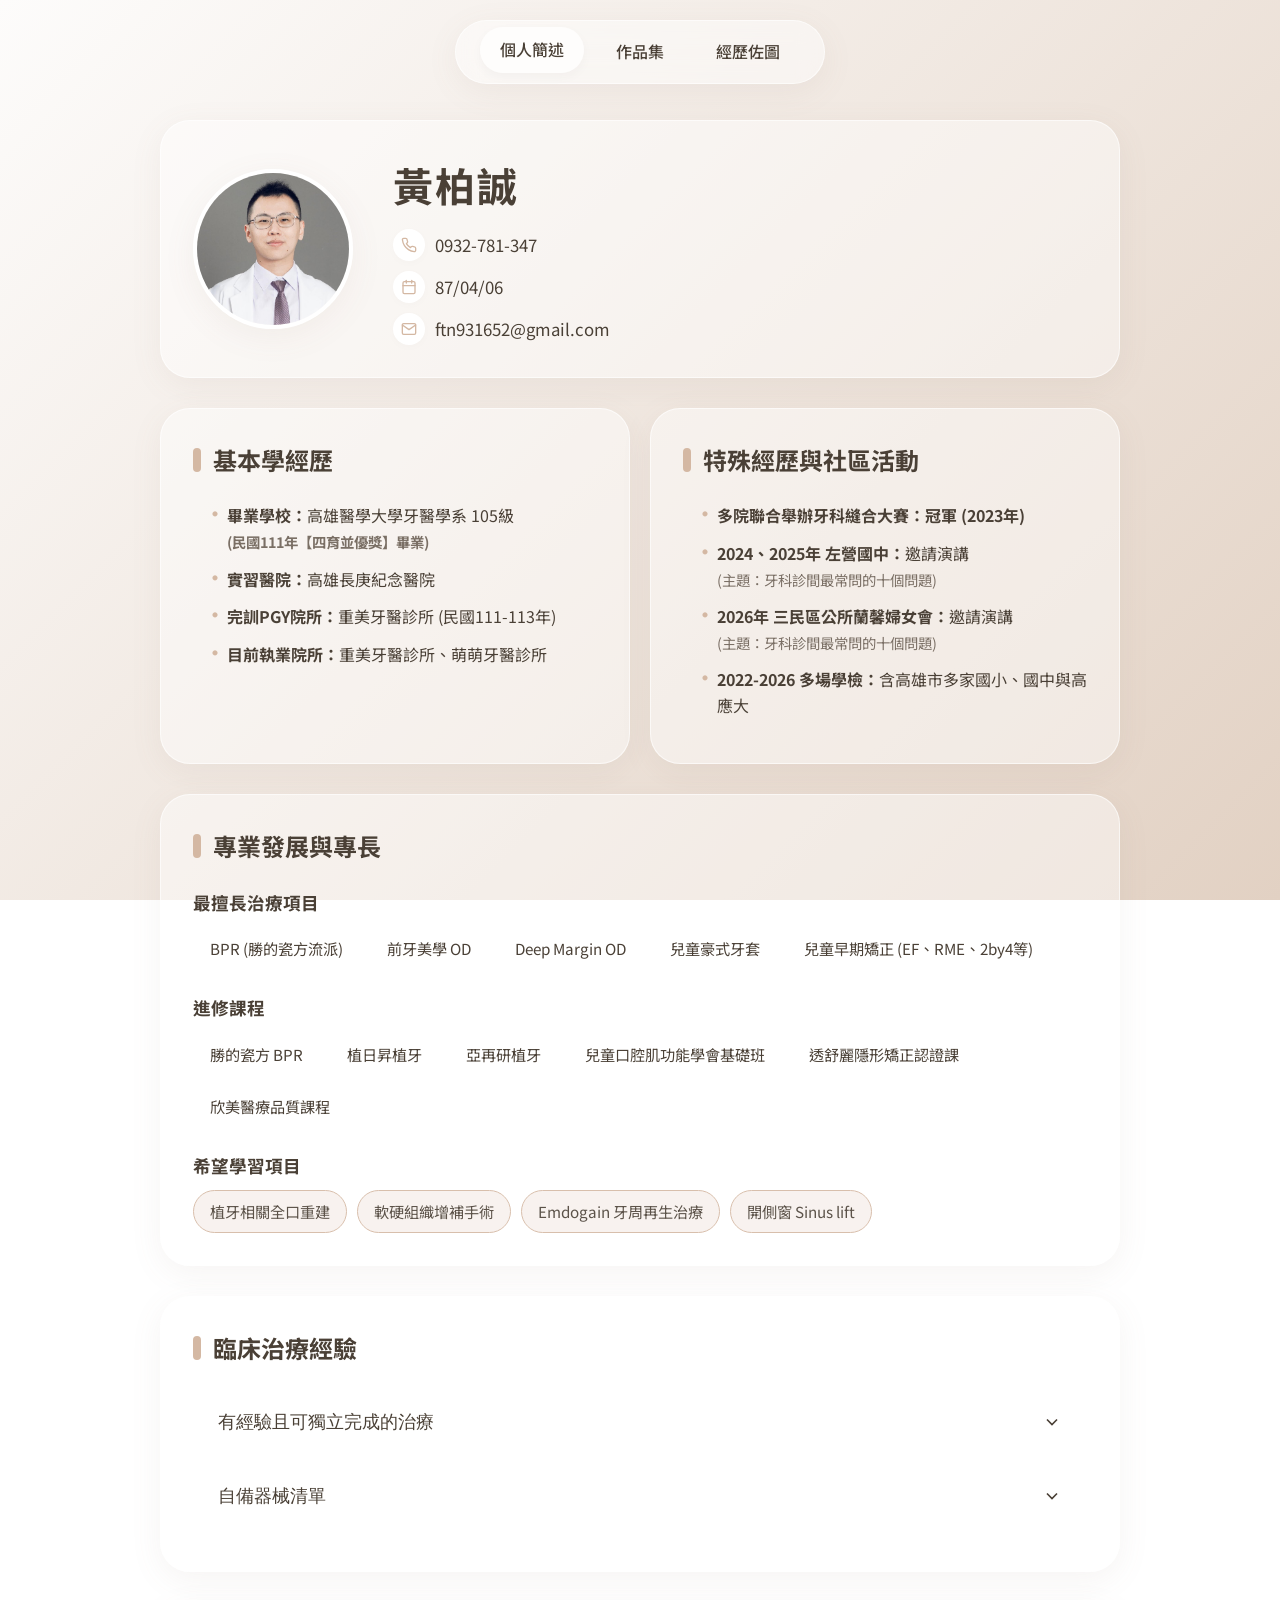
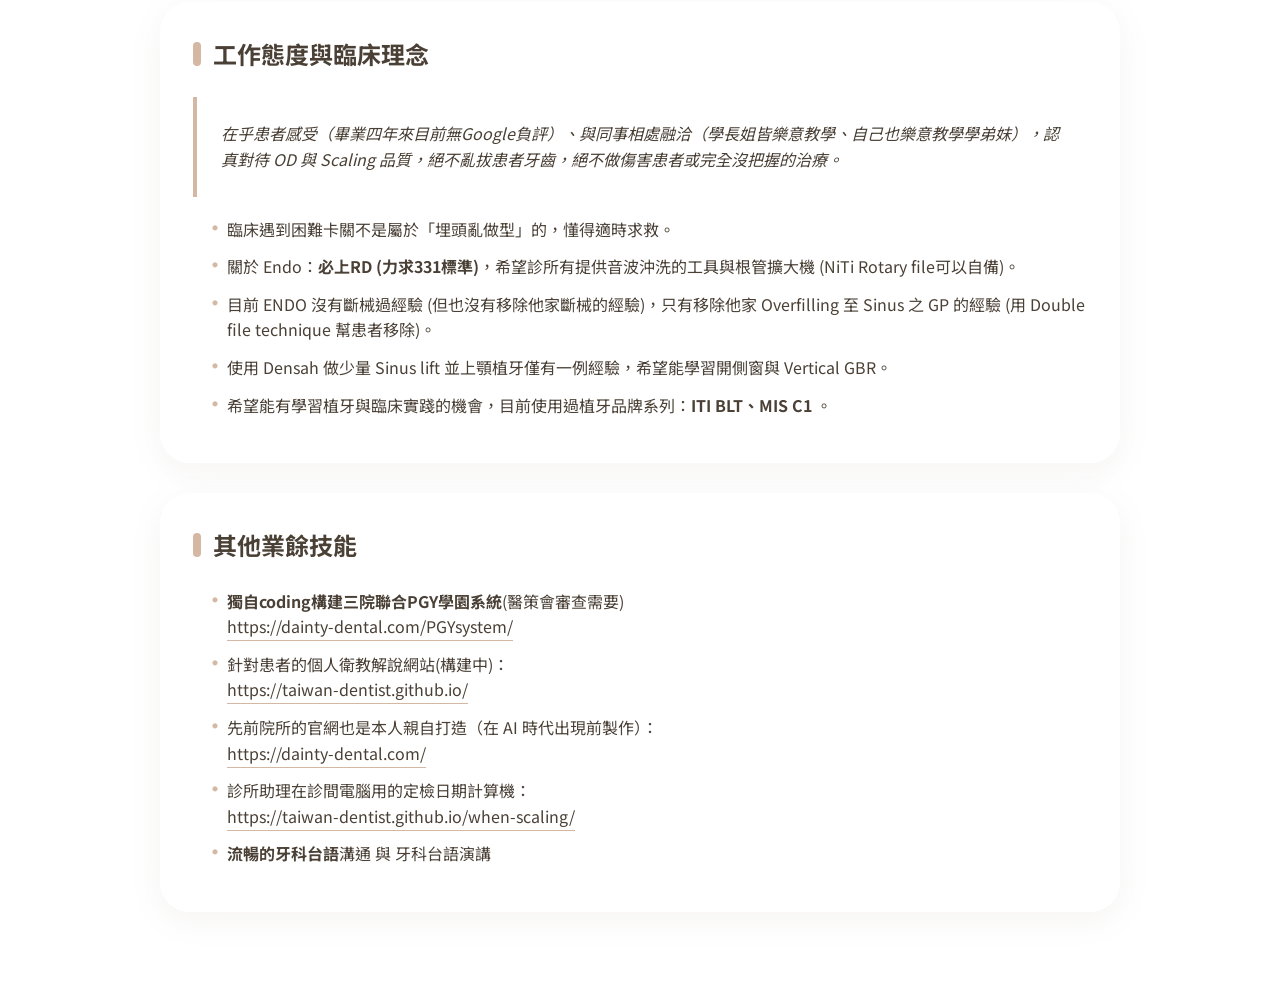
==== commit 3bb5231a: "implantcert+conpressimg" ====
--- a/index.html
+++ b/index.html
@@ -221,15 +221,15 @@
                         <div class="img-accordion-inner">
                             <div class="img-gallery-grid">
                                 <!-- 使用 data-src 存放真實圖片網址 -->
-                                <img class="lazy-image" data-src="img/case/BPR/1.jpg" alt="BPR 案例照片 1">
-                                <img class="lazy-image" data-src="img/case/BPR/2.jpg" alt="BPR 案例照片 2">
-                                <img class="lazy-image" data-src="img/case/BPR/3.jpg" alt="BPR 案例照片 3">
-                                <img class="lazy-image" data-src="img/case/BPR/4.jpg" alt="BPR 案例照片 4">
-                                <img class="lazy-image" data-src="img/case/BPR/5.jpg" alt="BPR 案例照片 5">
-                                <img class="lazy-image" data-src="img/case/BPR/6.jpg" alt="BPR 案例照片 6">
-                                <img class="lazy-image" data-src="img/case/BPR/7.jpg" alt="BPR 案例照片 7">
-                                <img class="lazy-image" data-src="img/case/BPR/8.jpg" alt="BPR 案例照片 8">
-                                <img class="lazy-image" data-src="img/case/BPR/9.jpg" alt="BPR 案例照片 9">
+                                <img class="lazy-image" data-src="img/case/BPR/1.webp" alt="BPR 案例照片 1">
+                                <img class="lazy-image" data-src="img/case/BPR/2.webp" alt="BPR 案例照片 2">
+                                <img class="lazy-image" data-src="img/case/BPR/3.webp" alt="BPR 案例照片 3">
+                                <img class="lazy-image" data-src="img/case/BPR/4.webp" alt="BPR 案例照片 4">
+                                <img class="lazy-image" data-src="img/case/BPR/5.webp" alt="BPR 案例照片 5">
+                                <img class="lazy-image" data-src="img/case/BPR/6.webp" alt="BPR 案例照片 6">
+                                <img class="lazy-image" data-src="img/case/BPR/7.webp" alt="BPR 案例照片 7">
+                                <img class="lazy-image" data-src="img/case/BPR/8.webp" alt="BPR 案例照片 8">
+                                <img class="lazy-image" data-src="img/case/BPR/9.webp" alt="BPR 案例照片 9">
                             </div>
                         </div>
                     </div>
@@ -251,11 +251,11 @@
                         <div class="img-accordion-inner">
                             <div class="img-gallery-grid">
                                 <!-- 只有放一張 img，CSS 會自動判定讓它全寬顯示 -->
-                                <img class="lazy-image" data-src="img/case/anteriorOD/1.png" alt="前牙美學 OD 照片">
-                                <img class="lazy-image" data-src="img/case/anteriorOD/2.png" alt="前牙美學 OD 照片">
-                                <img class="lazy-image" data-src="img/case/anteriorOD/3.png" alt="前牙美學 OD 照片">
-                                <img class="lazy-image" data-src="img/case/anteriorOD/4.png" alt="前牙美學 OD 照片">
-                                <img class="lazy-image" data-src="img/case/anteriorOD/5.png" alt="前牙美學 OD 照片">
+                                <img class="lazy-image" data-src="img/case/anteriorOD/1.webp" alt="前牙美學 OD 照片">
+                                <img class="lazy-image" data-src="img/case/anteriorOD/2.webp" alt="前牙美學 OD 照片">
+                                <img class="lazy-image" data-src="img/case/anteriorOD/3.webp" alt="前牙美學 OD 照片">
+                                <img class="lazy-image" data-src="img/case/anteriorOD/4.webp" alt="前牙美學 OD 照片">
+                                <img class="lazy-image" data-src="img/case/anteriorOD/5.webp" alt="前牙美學 OD 照片">
                             </div>
                         </div>
                     </div>
@@ -276,10 +276,10 @@
                     <div class="img-accordion-content">
                         <div class="img-accordion-inner">
                             <div class="img-gallery-grid">
-                                <img class="lazy-image" data-src="img/case/pedoEF/1.jpg" alt="兒童早矯照片 1">
-                                <img class="lazy-image" data-src="img/case/pedoEF/2.jpg" alt="兒童早矯照片 2">
-                                <img class="lazy-image" data-src="img/case/pedoEF/3.jpg" alt="兒童早矯照片 3">
-                                <img class="lazy-image" data-src="img/case/pedoEF/RME.jpg" alt="兒童早矯照片 4">
+                                <img class="lazy-image" data-src="img/case/pedoEF/1.webp" alt="兒童早矯照片 1">
+                                <img class="lazy-image" data-src="img/case/pedoEF/2.webp" alt="兒童早矯照片 2">
+                                <img class="lazy-image" data-src="img/case/pedoEF/3.webp" alt="兒童早矯照片 3">
+                                <img class="lazy-image" data-src="img/case/pedoEF/RME.webp" alt="兒童早矯照片 4">
                             </div>
                         </div>
                     </div>
@@ -300,12 +300,12 @@
                     <div class="img-accordion-content">
                         <div class="img-accordion-inner">
                             <div class="img-gallery-grid">
-                                <img class="lazy-image" data-src="img/case/OD/1.png" alt="OD">
-                                <img class="lazy-image" data-src="img/case/OD/2.png" alt="OD">
-                                <img class="lazy-image" data-src="img/case/OD/3.png" alt="OD">
-                                <img class="lazy-image" data-src="img/case/OD/4.png" alt="OD">
-                                <img class="lazy-image" data-src="img/case/OD/5.jpg" alt="OD">
-                                <img class="lazy-image" data-src="img/case/OD/ODhollar.jpg" alt="OD">
+                                <img class="lazy-image" data-src="img/case/OD/1.webp" alt="OD">
+                                <img class="lazy-image" data-src="img/case/OD/2.webp" alt="OD">
+                                <img class="lazy-image" data-src="img/case/OD/3.webp" alt="OD">
+                                <img class="lazy-image" data-src="img/case/OD/4.webp" alt="OD">
+                                <img class="lazy-image" data-src="img/case/OD/5.webp" alt="OD">
+                                <img class="lazy-image" data-src="img/case/OD/ODhollar.webp" alt="OD">
                             </div>
                         </div>
                     </div>
@@ -327,8 +327,8 @@
                     <div class="img-accordion-content">
                         <div class="img-accordion-inner">
                             <div class="img-gallery-grid">
-                                <img class="lazy-image" data-src="img/case/SSC/SSC.png" alt="SSC">
-                                <img class="lazy-image" data-src="img/case/SSC/SSC2.png" alt="SSC">
+                                <img class="lazy-image" data-src="img/case/SSC/SSC.webp" alt="SSC">
+                                <img class="lazy-image" data-src="img/case/SSC/SSC2.webp" alt="SSC">
 
                             </div>
                         </div>
@@ -351,20 +351,20 @@
                     <div class="img-accordion-content">
                         <div class="img-accordion-inner">
                             <div class="img-gallery-grid">
-                                <img class="lazy-image" data-src="img/case/endo/endo1.png" alt="ENDO案例">
-                                <img class="lazy-image" data-src="img/case/endo/endo2.png" alt="ENDO案例">
-                                <img class="lazy-image" data-src="img/case/endo/endo3.png" alt="ENDO案例">
-                                <img class="lazy-image" data-src="img/case/endo/endo4.png" alt="ENDO案例">
-                                <img class="lazy-image" data-src="img/case/endo/endo5.png" alt="ENDO案例">
-                                <img class="lazy-image" data-src="img/case/endo/endo6.png" alt="ENDO案例">
-                                <img class="lazy-image" data-src="img/case/endo/endo7.png" alt="ENDO案例">
-                                <img class="lazy-image" data-src="img/case/endo/endo8.png" alt="ENDO案例">
-                                <img class="lazy-image" data-src="img/case/endo/endo9.png" alt="ENDO案例">
-                                <img class="lazy-image" data-src="img/case/endo/endo10.png" alt="ENDO案例">
-                                <img class="lazy-image" data-src="img/case/endo/endo11.png" alt="ENDO案例">
-                                <img class="lazy-image" data-src="img/case/endo/endo12.png" alt="ENDO案例">
-                                <img class="lazy-image" data-src="img/case/endo/endo13.png" alt="ENDO案例">
-                                <img class="lazy-image" data-src="img/case/endo/endo14.png" alt="ENDO案例">
+                                <img class="lazy-image" data-src="img/case/endo/endo1.webp" alt="ENDO案例">
+                                <img class="lazy-image" data-src="img/case/endo/endo2.webp" alt="ENDO案例">
+                                <img class="lazy-image" data-src="img/case/endo/endo3.webp" alt="ENDO案例">
+                                <img class="lazy-image" data-src="img/case/endo/endo4.webp" alt="ENDO案例">
+                                <img class="lazy-image" data-src="img/case/endo/endo5.webp" alt="ENDO案例">
+                                <img class="lazy-image" data-src="img/case/endo/endo6.webp" alt="ENDO案例">
+                                <img class="lazy-image" data-src="img/case/endo/endo7.webp" alt="ENDO案例">
+                                <img class="lazy-image" data-src="img/case/endo/endo8.webp" alt="ENDO案例">
+                                <img class="lazy-image" data-src="img/case/endo/endo9.webp" alt="ENDO案例">
+                                <img class="lazy-image" data-src="img/case/endo/endo10.webp" alt="ENDO案例">
+                                <img class="lazy-image" data-src="img/case/endo/endo11.webp" alt="ENDO案例">
+                                <img class="lazy-image" data-src="img/case/endo/endo12.webp" alt="ENDO案例">
+                                <img class="lazy-image" data-src="img/case/endo/endo13.webp" alt="ENDO案例">
+                                <img class="lazy-image" data-src="img/case/endo/endo14.webp" alt="ENDO案例">
                             </div>
                         </div>
                     </div>
@@ -387,10 +387,10 @@
                         <div class="img-accordion-inner">
                             <div class="img-gallery-grid">
                                 <!-- 使用 data-src 存放真實圖片網址 -->
-                                <img class="lazy-image" data-src="img/case/after331BPR/1.png" alt="ENDO331後Overlay 案例照片 1">
-                                <img class="lazy-image" data-src="img/case/after331BPR/2.png" alt="ENDO331後Overlay 案例照片 2">
-                                <img class="lazy-image" data-src="img/case/after331BPR/cheng1.jpg" alt="ENDO331後Overlay 案例照片 2">
-                                <img class="lazy-image" data-src="img/case/after331BPR/cheng2.jpg" alt="ENDO331後Overlay 案例照片 2">
+                                <img class="lazy-image" data-src="img/case/after331BPR/1.webp" alt="ENDO331後Overlay 案例照片 1">
+                                <img class="lazy-image" data-src="img/case/after331BPR/2.webp" alt="ENDO331後Overlay 案例照片 2">
+                                <img class="lazy-image" data-src="img/case/after331BPR/cheng1.webp" alt="ENDO331後Overlay 案例照片 2">
+                                <img class="lazy-image" data-src="img/case/after331BPR/cheng2.webp" alt="ENDO331後Overlay 案例照片 2">
                             </div>
                         </div>
                     </div>
@@ -411,8 +411,8 @@
                     <div class="img-accordion-content">
                         <div class="img-accordion-inner">
                             <div class="img-gallery-grid">
-                                <img class="lazy-image" data-src="img/case/crown/cr2.png" alt="一般Crown案例">
-                                <img class="lazy-image" data-src="img/case/crown/cr1.jpg" alt="一般Crown案例">
+                                <img class="lazy-image" data-src="img/case/crown/cr2.webp" alt="一般Crown案例">
+                                <img class="lazy-image" data-src="img/case/crown/cr1.webp" alt="一般Crown案例">
 
                             </div>
                         </div>
@@ -434,10 +434,10 @@
                     <div class="img-accordion-content">
                         <div class="img-accordion-inner">
                             <div class="img-gallery-grid">
-                                <img class="lazy-image" data-src="img/case/implant/陸國偉implant.jpg" alt="植牙">
-                                <img class="lazy-image" data-src="img/case/implant/yuan-implant.jpg" alt="植牙">
-                                <img class="lazy-image" data-src="img/case/implant/yuan-imptemp-photo (1).jpg" alt="植牙">
-                                <img class="lazy-image" data-src="img/case/implant/yuan-imptemp-photo (2).jpg" alt="植牙">
+                                <img class="lazy-image" data-src="img/case/implant/陸國偉implant.webp" alt="植牙">
+                                <img class="lazy-image" data-src="img/case/implant/yuan-implant.webp" alt="植牙">
+                                <img class="lazy-image" data-src="img/case/implant/yuan-imptemp-photo (1).webp" alt="植牙">
+                                <img class="lazy-image" data-src="img/case/implant/yuan-imptemp-photo (2).webp" alt="植牙">
                             </div>
                         </div>
                     </div>
@@ -458,10 +458,10 @@
                     <div class="img-accordion-content">
                         <div class="img-accordion-inner">
                             <div class="img-gallery-grid">
-                                <img class="lazy-image" data-src="img/case/extrudeGP/1.jpg" alt="他家endo">
-                                <img class="lazy-image" data-src="img/case/extrudeGP/2.jpg" alt="他家endo">
-                                <img class="lazy-image" data-src="img/case/extrudeGP/3.jpg" alt="他家endo">
-                                <img class="lazy-image" data-src="img/case/extrudeGP/4.jpg" alt="他家endo">
+                                <img class="lazy-image" data-src="img/case/extrudeGP/1.webp" alt="他家endo">
+                                <img class="lazy-image" data-src="img/case/extrudeGP/2.webp" alt="他家endo">
+                                <img class="lazy-image" data-src="img/case/extrudeGP/3.webp" alt="他家endo">
+                                <img class="lazy-image" data-src="img/case/extrudeGP/4.webp" alt="他家endo">
                             </div>
                         </div>
                     </div>
@@ -482,10 +482,10 @@
                     <div class="img-accordion-content">
                         <div class="img-accordion-inner">
                             <div class="img-gallery-grid">
-                                <img class="lazy-image" data-src="img/case/RPD/1.jpg" alt="CD/RPD案例">
-                                <img class="lazy-image" data-src="img/case/RPD/2.jpg" alt="CD/RPD案例">
-                                <img class="lazy-image" data-src="img/case/RPD/3.jpg" alt="CD/RPD案例">
-                                <img class="lazy-image" data-src="img/case/RPD/rpd4.png" alt="CD/RPD案例">
+                                <img class="lazy-image" data-src="img/case/RPD/1.webp" alt="CD/RPD案例">
+                                <img class="lazy-image" data-src="img/case/RPD/2.webp" alt="CD/RPD案例">
+                                <img class="lazy-image" data-src="img/case/RPD/3.webp" alt="CD/RPD案例">
+                                <img class="lazy-image" data-src="img/case/RPD/rpd4.webp" alt="CD/RPD案例">
 
                             </div>
                         </div>
@@ -508,8 +508,8 @@
                     <div class="img-accordion-content">
                         <div class="img-accordion-inner">
                             <div class="img-gallery-grid">
-                                <img class="lazy-image" data-src="img/case/wisdom/1.png" alt="智齒">
-                                <img class="lazy-image" data-src="img/case/wisdom/2.png" alt="智齒">
+                                <img class="lazy-image" data-src="img/case/wisdom/1.webp" alt="智齒">
+                                <img class="lazy-image" data-src="img/case/wisdom/2.webp" alt="智齒">
                             </div>
                         </div>
                     </div>
@@ -530,7 +530,7 @@
                     <div class="img-accordion-content">
                         <div class="img-accordion-inner">
                             <div class="img-gallery-grid">
-                                <img class="lazy-image" data-src="img/case/openq/1.jpg" alt="OpenQ案例">
+                                <img class="lazy-image" data-src="img/case/openq/1.webp" alt="OpenQ案例">
 
                             </div>
                         </div>
@@ -570,8 +570,8 @@
                     <div class="img-accordion-content">
                         <div class="img-accordion-inner">
                             <div class="img-gallery-grid">
-                                <img class="lazy-image" data-src="img/exp/suture1.jpg" alt="頒獎照片">
-                                <img class="lazy-image" data-src="img/exp/suture2.jpg" alt="頒獎照片">
+                                <img class="lazy-image" data-src="img/exp/suture1.webp" alt="頒獎照片">
+                                <img class="lazy-image" data-src="img/exp/suture2.webp" alt="頒獎照片">
                             </div>
                         </div>
                     </div>
@@ -592,15 +592,16 @@
                     <div class="img-accordion-content">
                         <div class="img-accordion-inner">
                             <div class="img-gallery-grid">
-                                <img class="lazy-image" data-src="img/exp/cert/ITImembership.png" alt="證書">
-                                <img class="lazy-image" data-src="img/exp/cert/PGY.jpg" alt="證書">
-                                <img class="lazy-image" data-src="img/exp/cert/cigar.png" alt="證書">
-                                <img class="lazy-image" data-src="img/exp/cert/zouyin0.jpg" alt="證書">
-                                <img class="lazy-image" data-src="img/exp/cert/zouyin1.jpg" alt="證書">
-                                <img class="lazy-image" data-src="img/exp/cert/need1.jpg" alt="證書">
-                                <img class="lazy-image" data-src="img/exp/cert/ortho.jpg" alt="證書">
-                                <img class="lazy-image" data-src="img/exp/cert/BPRclass.jpg" alt="證書">
-                                <img class="lazy-image" data-src="img/exp/cert/OHIchild.jpg" alt="證書">
+                                <img class="lazy-image" data-src="img/exp/cert/ITImembership.webp" alt="證書">
+                                <img class="lazy-image" data-src="img/exp/cert/PGY.webp" alt="證書">
+                                <img class="lazy-image" data-src="img/exp/cert/cigar.webp" alt="證書">
+                                <img class="lazy-image" data-src="img/exp/cert/zouyin0.webp" alt="證書">
+                                <img class="lazy-image" data-src="img/exp/cert/zouyin1.webp" alt="證書">
+                                <img class="lazy-image" data-src="img/exp/cert/need1.webp" alt="證書">
+                                <img class="lazy-image" data-src="img/exp/cert/ortho.webp" alt="證書">
+                                <img class="lazy-image" data-src="img/exp/cert/BPRclass.webp" alt="證書">
+                                <img class="lazy-image" data-src="img/exp/cert/OHIchild.webp" alt="證書">
+                                <img class="lazy-image" data-src="img/exp/cert/implant.jpg" alt="證書">
                             </div>
                         </div>
                     </div>
@@ -620,8 +621,8 @@
                     <div class="img-accordion-content">
                         <div class="img-accordion-inner">
                             <div class="img-gallery-grid">
-                                <img class="lazy-image" data-src="img/exp/pastexp/資歷1.jpg" alt="資歷照片">
-                                <img class="lazy-image" data-src="img/exp/pastexp/資歷2.jpg" alt="資歷照片">
+                                <img class="lazy-image" data-src="img/exp/pastexp/資歷1.webp" alt="資歷照片">
+                                <img class="lazy-image" data-src="img/exp/pastexp/資歷2.webp" alt="資歷照片">
                             </div>
                         </div>
                     </div>
@@ -642,10 +643,10 @@
                     <div class="img-accordion-content">
                         <div class="img-accordion-inner">
                             <div class="img-gallery-grid">
-                                <img class="lazy-image" data-src="img/exp/speech/speech (1).jpg" alt="演講剪影">
-                                <img class="lazy-image" data-src="img/exp/speech/speech (2).jpg" alt="演講剪影">
-                                <img class="lazy-image" data-src="img/exp/speech/speech (3).jpg" alt="演講剪影">
-                                <img class="lazy-image" data-src="img/exp/speech/speech (4).jpg" alt="演講剪影">
+                                <img class="lazy-image" data-src="img/exp/speech/speech (1).webp" alt="演講剪影">
+                                <img class="lazy-image" data-src="img/exp/speech/speech (2).webp" alt="演講剪影">
+                                <img class="lazy-image" data-src="img/exp/speech/speech (3).webp" alt="演講剪影">
+                                <img class="lazy-image" data-src="img/exp/speech/speech (4).webp" alt="演講剪影">
                             </div>
                         </div>
                     </div>
@@ -667,10 +668,10 @@
                     <div class="img-accordion-content">
                         <div class="img-accordion-inner">
                             <div class="img-gallery-grid">
-                                <img class="lazy-image" data-src="img/exp/online/online1.png" alt="截圖">
-                                <img class="lazy-image" data-src="img/exp/online/online2.png" alt="截圖">
-                                <img class="lazy-image" data-src="img/exp/online/online3.png" alt="截圖">
-                                <img class="lazy-image" data-src="img/exp/online/online4.png" alt="截圖">
+                                <img class="lazy-image" data-src="img/exp/online/online1.webp" alt="截圖">
+                                <img class="lazy-image" data-src="img/exp/online/online2.webp" alt="截圖">
+                                <img class="lazy-image" data-src="img/exp/online/online3.webp" alt="截圖">
+                                <img class="lazy-image" data-src="img/exp/online/online4.webp" alt="截圖">
                             </div>
                         </div>
                     </div>
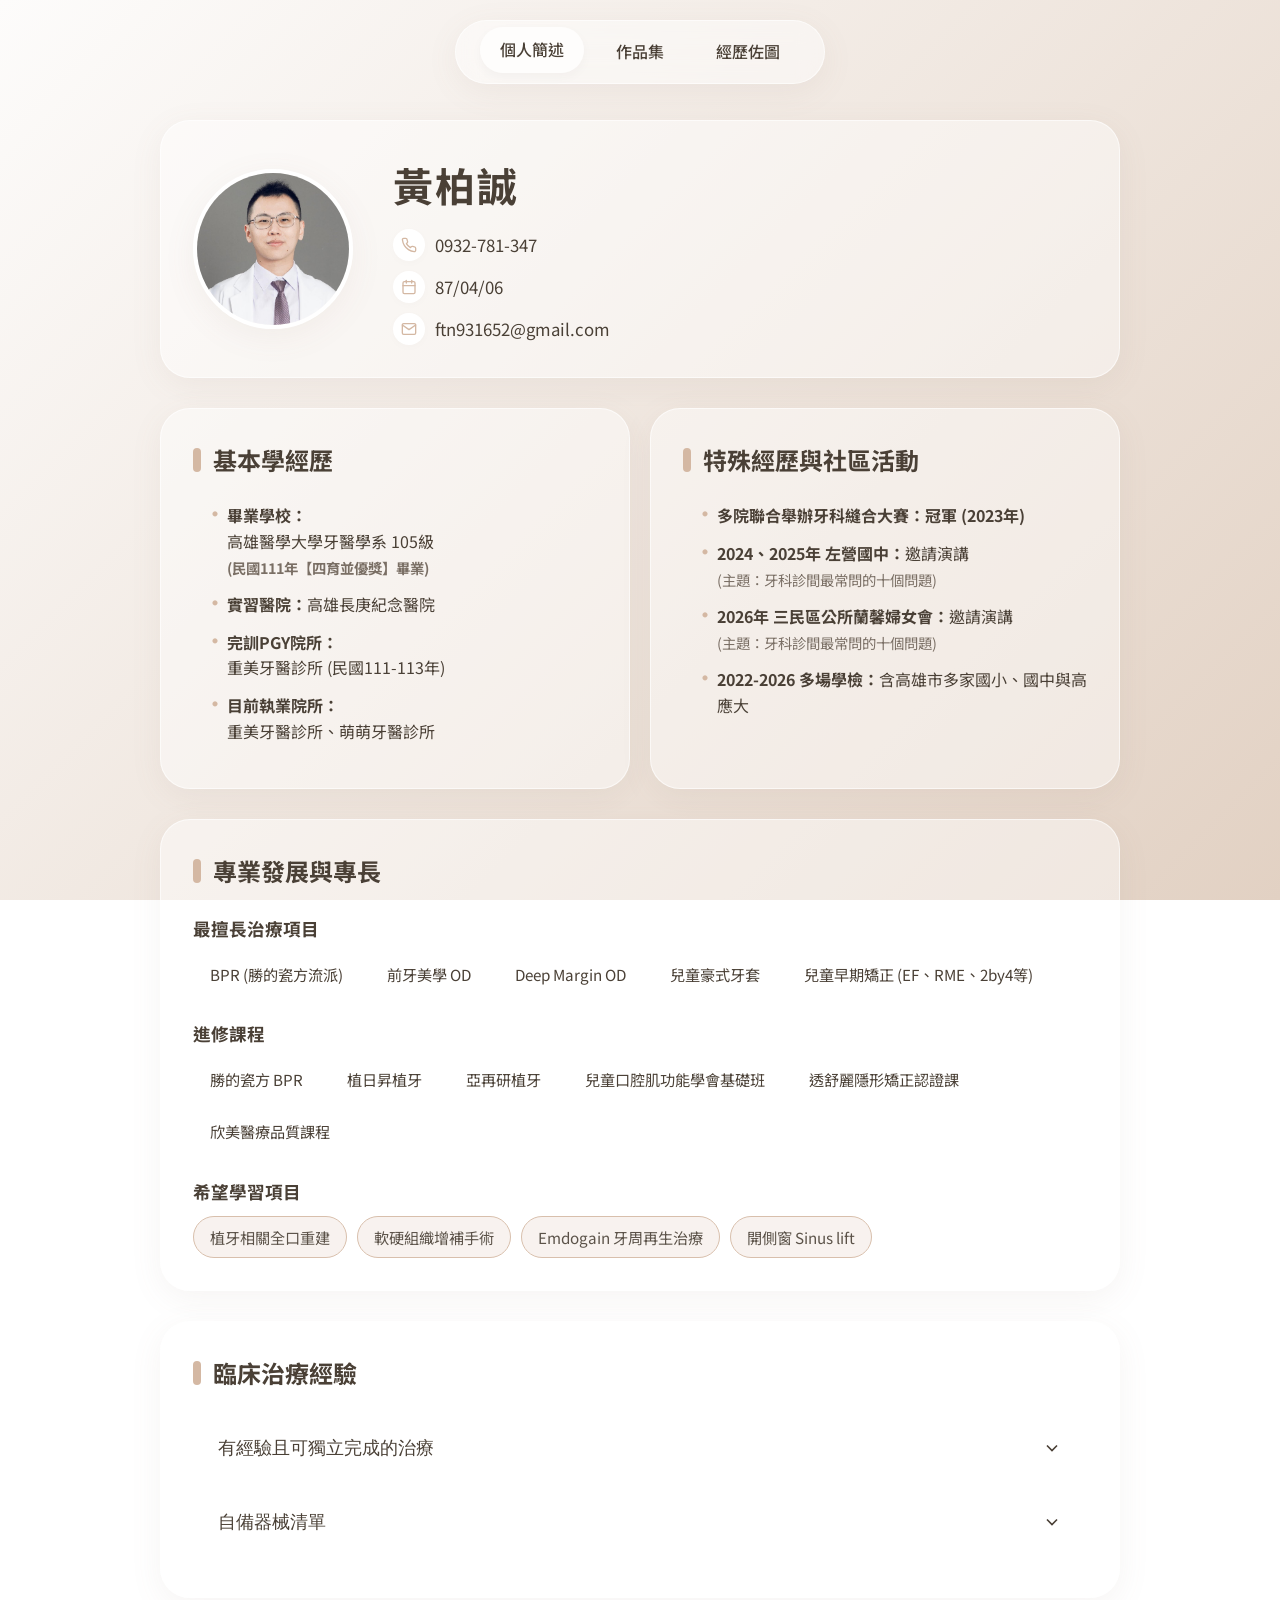
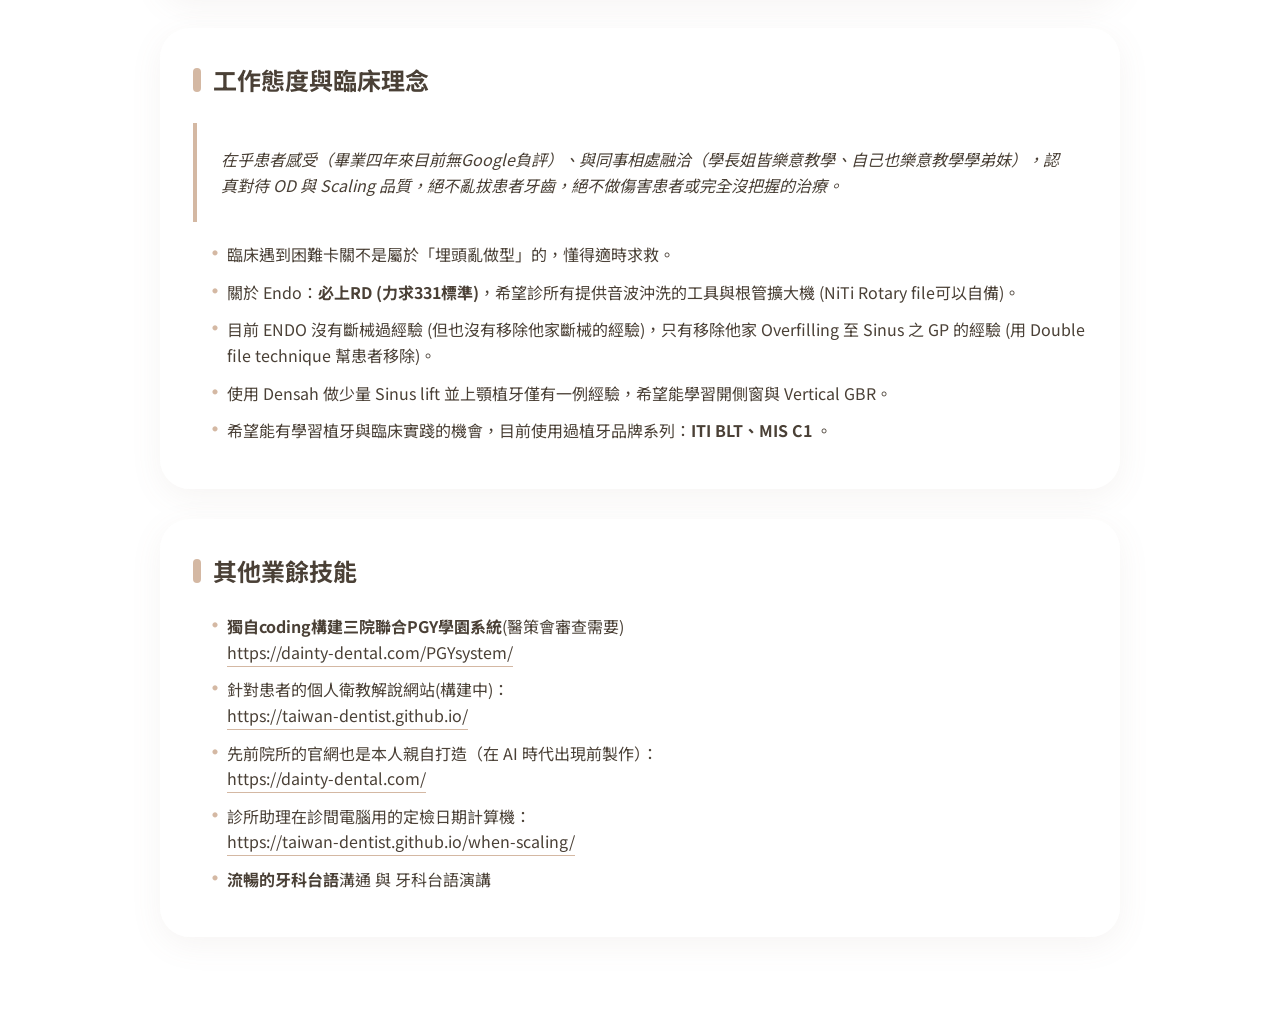
==== commit 03da5aa6: "nolazy+modifypic" ====
--- a/index.html
+++ b/index.html
@@ -65,10 +65,10 @@
                 <div class="card glass-panel">
                     <h2 class="section-title">基本學經歷</h2>
                     <ul class="styled-list">
-                        <li><strong>畢業學校：</strong>高雄醫學大學牙醫學系 105級<br><span style="font-size:0.9em; color:var(--text-muted)"><strong>(民國111年【四育並優獎】畢業)</strong></span></li>
+                        <li><strong>畢業學校：</strong><br>高雄醫學大學牙醫學系 105級<br><span style="font-size:0.9em; color:var(--text-muted)"><strong>(民國111年【四育並優獎】畢業)</strong></span></li>
                         <li><strong>實習醫院：</strong>高雄長庚紀念醫院</li>
-                        <li><strong>完訓PGY院所：</strong>重美牙醫診所 (民國111-113年)</li>
-                        <li><strong>目前執業院所：</strong>重美牙醫診所、萌萌牙醫診所</li>
+                        <li><strong>完訓PGY院所：</strong><br>重美牙醫診所 (民國111-113年)</li>
+                        <li><strong>目前執業院所：</strong><br>重美牙醫診所、萌萌牙醫診所</li>
                     </ul>
                 </div>
 
@@ -220,16 +220,16 @@
                     <div class="img-accordion-content">
                         <div class="img-accordion-inner">
                             <div class="img-gallery-grid">
-                                <!-- 使用 data-src 存放真實圖片網址 -->
-                                <img class="lazy-image" data-src="img/case/BPR/1.webp" alt="BPR 案例照片 1">
-                                <img class="lazy-image" data-src="img/case/BPR/2.webp" alt="BPR 案例照片 2">
-                                <img class="lazy-image" data-src="img/case/BPR/3.webp" alt="BPR 案例照片 3">
-                                <img class="lazy-image" data-src="img/case/BPR/4.webp" alt="BPR 案例照片 4">
-                                <img class="lazy-image" data-src="img/case/BPR/5.webp" alt="BPR 案例照片 5">
-                                <img class="lazy-image" data-src="img/case/BPR/6.webp" alt="BPR 案例照片 6">
-                                <img class="lazy-image" data-src="img/case/BPR/7.webp" alt="BPR 案例照片 7">
-                                <img class="lazy-image" data-src="img/case/BPR/8.webp" alt="BPR 案例照片 8">
-                                <img class="lazy-image" data-src="img/case/BPR/9.webp" alt="BPR 案例照片 9">
+                                <!-- 使用 src 存放真實圖片網址 -->
+                                <img class="gallery-image" src="img/case/BPR/1.webp" alt="BPR 案例照片 1">
+                                <img class="gallery-image" src="img/case/BPR/2.webp" alt="BPR 案例照片 2">
+                                <img class="gallery-image" src="img/case/BPR/3.webp" alt="BPR 案例照片 3">
+                                <img class="gallery-image" src="img/case/BPR/4.webp" alt="BPR 案例照片 4">
+                                <img class="gallery-image" src="img/case/BPR/5.webp" alt="BPR 案例照片 5">
+                                <img class="gallery-image" src="img/case/BPR/6.webp" alt="BPR 案例照片 6">
+                                <img class="gallery-image" src="img/case/BPR/7.webp" alt="BPR 案例照片 7">
+                                <img class="gallery-image" src="img/case/BPR/8.webp" alt="BPR 案例照片 8">
+                                <img class="gallery-image" src="img/case/BPR/9.webp" alt="BPR 案例照片 9">
                             </div>
                         </div>
                     </div>
@@ -251,11 +251,11 @@
                         <div class="img-accordion-inner">
                             <div class="img-gallery-grid">
                                 <!-- 只有放一張 img，CSS 會自動判定讓它全寬顯示 -->
-                                <img class="lazy-image" data-src="img/case/anteriorOD/1.webp" alt="前牙美學 OD 照片">
-                                <img class="lazy-image" data-src="img/case/anteriorOD/2.webp" alt="前牙美學 OD 照片">
-                                <img class="lazy-image" data-src="img/case/anteriorOD/3.webp" alt="前牙美學 OD 照片">
-                                <img class="lazy-image" data-src="img/case/anteriorOD/4.webp" alt="前牙美學 OD 照片">
-                                <img class="lazy-image" data-src="img/case/anteriorOD/5.webp" alt="前牙美學 OD 照片">
+                                <img class="gallery-image" src="img/case/anteriorOD/1.webp" alt="前牙美學 OD 照片">
+                                <img class="gallery-image" src="img/case/anteriorOD/2.webp" alt="前牙美學 OD 照片">
+                                <img class="gallery-image" src="img/case/anteriorOD/3.webp" alt="前牙美學 OD 照片">
+                                <img class="gallery-image" src="img/case/anteriorOD/4.webp" alt="前牙美學 OD 照片">
+                                <img class="gallery-image" src="img/case/anteriorOD/5.webp" alt="前牙美學 OD 照片">
                             </div>
                         </div>
                     </div>
@@ -276,10 +276,10 @@
                     <div class="img-accordion-content">
                         <div class="img-accordion-inner">
                             <div class="img-gallery-grid">
-                                <img class="lazy-image" data-src="img/case/pedoEF/1.webp" alt="兒童早矯照片 1">
-                                <img class="lazy-image" data-src="img/case/pedoEF/2.webp" alt="兒童早矯照片 2">
-                                <img class="lazy-image" data-src="img/case/pedoEF/3.webp" alt="兒童早矯照片 3">
-                                <img class="lazy-image" data-src="img/case/pedoEF/RME.webp" alt="兒童早矯照片 4">
+                                <img class="gallery-image" src="img/case/pedoEF/1.webp" alt="兒童早矯照片 1">
+                                <img class="gallery-image" src="img/case/pedoEF/2.webp" alt="兒童早矯照片 2">
+                                <img class="gallery-image" src="img/case/pedoEF/3.webp" alt="兒童早矯照片 3">
+                                <img class="gallery-image" src="img/case/pedoEF/RME.webp" alt="兒童早矯照片 4">
                             </div>
                         </div>
                     </div>
@@ -300,12 +300,12 @@
                     <div class="img-accordion-content">
                         <div class="img-accordion-inner">
                             <div class="img-gallery-grid">
-                                <img class="lazy-image" data-src="img/case/OD/1.webp" alt="OD">
-                                <img class="lazy-image" data-src="img/case/OD/2.webp" alt="OD">
-                                <img class="lazy-image" data-src="img/case/OD/3.webp" alt="OD">
-                                <img class="lazy-image" data-src="img/case/OD/4.webp" alt="OD">
-                                <img class="lazy-image" data-src="img/case/OD/5.webp" alt="OD">
-                                <img class="lazy-image" data-src="img/case/OD/ODhollar.webp" alt="OD">
+                                <img class="gallery-image" src="img/case/OD/1.webp" alt="OD">
+                                <img class="gallery-image" src="img/case/OD/2.webp" alt="OD">
+                                <img class="gallery-image" src="img/case/OD/3.webp" alt="OD">
+                                <img class="gallery-image" src="img/case/OD/4.webp" alt="OD">
+                                <img class="gallery-image" src="img/case/OD/5.webp" alt="OD">
+                                <img class="gallery-image" src="img/case/OD/ODhollar.webp" alt="OD">
                             </div>
                         </div>
                     </div>
@@ -327,8 +327,8 @@
                     <div class="img-accordion-content">
                         <div class="img-accordion-inner">
                             <div class="img-gallery-grid">
-                                <img class="lazy-image" data-src="img/case/SSC/SSC.webp" alt="SSC">
-                                <img class="lazy-image" data-src="img/case/SSC/SSC2.webp" alt="SSC">
+                                <img class="gallery-image" src="img/case/SSC/SSC.webp" alt="SSC">
+                                <img class="gallery-image" src="img/case/SSC/SSC2.webp" alt="SSC">
 
                             </div>
                         </div>
@@ -351,20 +351,20 @@
                     <div class="img-accordion-content">
                         <div class="img-accordion-inner">
                             <div class="img-gallery-grid">
-                                <img class="lazy-image" data-src="img/case/endo/endo1.webp" alt="ENDO案例">
-                                <img class="lazy-image" data-src="img/case/endo/endo2.webp" alt="ENDO案例">
-                                <img class="lazy-image" data-src="img/case/endo/endo3.webp" alt="ENDO案例">
-                                <img class="lazy-image" data-src="img/case/endo/endo4.webp" alt="ENDO案例">
-                                <img class="lazy-image" data-src="img/case/endo/endo5.webp" alt="ENDO案例">
-                                <img class="lazy-image" data-src="img/case/endo/endo6.webp" alt="ENDO案例">
-                                <img class="lazy-image" data-src="img/case/endo/endo7.webp" alt="ENDO案例">
-                                <img class="lazy-image" data-src="img/case/endo/endo8.webp" alt="ENDO案例">
-                                <img class="lazy-image" data-src="img/case/endo/endo9.webp" alt="ENDO案例">
-                                <img class="lazy-image" data-src="img/case/endo/endo10.webp" alt="ENDO案例">
-                                <img class="lazy-image" data-src="img/case/endo/endo11.webp" alt="ENDO案例">
-                                <img class="lazy-image" data-src="img/case/endo/endo12.webp" alt="ENDO案例">
-                                <img class="lazy-image" data-src="img/case/endo/endo13.webp" alt="ENDO案例">
-                                <img class="lazy-image" data-src="img/case/endo/endo14.webp" alt="ENDO案例">
+                                <img class="gallery-image" src="img/case/endo/endo1.webp" alt="ENDO案例">
+                                <img class="gallery-image" src="img/case/endo/endo2.webp" alt="ENDO案例">
+                                <img class="gallery-image" src="img/case/endo/endo3.webp" alt="ENDO案例">
+                                <img class="gallery-image" src="img/case/endo/endo4.webp" alt="ENDO案例">
+                                <img class="gallery-image" src="img/case/endo/endo5.webp" alt="ENDO案例">
+                                <img class="gallery-image" src="img/case/endo/endo6.webp" alt="ENDO案例">
+                                <img class="gallery-image" src="img/case/endo/endo7.webp" alt="ENDO案例">
+                                <img class="gallery-image" src="img/case/endo/endo8.webp" alt="ENDO案例">
+                                <img class="gallery-image" src="img/case/endo/endo9.webp" alt="ENDO案例">
+                                <img class="gallery-image" src="img/case/endo/endo10.webp" alt="ENDO案例">
+                                <img class="gallery-image" src="img/case/endo/endo11.webp" alt="ENDO案例">
+                                <img class="gallery-image" src="img/case/endo/endo12.webp" alt="ENDO案例">
+                                <img class="gallery-image" src="img/case/endo/endo13.webp" alt="ENDO案例">
+                                <img class="gallery-image" src="img/case/endo/endo14.webp" alt="ENDO案例">
                             </div>
                         </div>
                     </div>
@@ -386,11 +386,11 @@
                     <div class="img-accordion-content">
                         <div class="img-accordion-inner">
                             <div class="img-gallery-grid">
-                                <!-- 使用 data-src 存放真實圖片網址 -->
-                                <img class="lazy-image" data-src="img/case/after331BPR/1.webp" alt="ENDO331後Overlay 案例照片 1">
-                                <img class="lazy-image" data-src="img/case/after331BPR/2.webp" alt="ENDO331後Overlay 案例照片 2">
-                                <img class="lazy-image" data-src="img/case/after331BPR/cheng1.webp" alt="ENDO331後Overlay 案例照片 2">
-                                <img class="lazy-image" data-src="img/case/after331BPR/cheng2.webp" alt="ENDO331後Overlay 案例照片 2">
+                                <!-- 使用 src 存放真實圖片網址 -->
+                                <img class="gallery-image" src="img/case/after331BPR/1.webp" alt="ENDO331後Overlay 案例照片 1">
+                                <img class="gallery-image" src="img/case/after331BPR/2.webp" alt="ENDO331後Overlay 案例照片 2">
+                                <img class="gallery-image" src="img/case/after331BPR/cheng1.webp" alt="ENDO331後Overlay 案例照片 2">
+                                <img class="gallery-image" src="img/case/after331BPR/cheng2.webp" alt="ENDO331後Overlay 案例照片 2">
                             </div>
                         </div>
                     </div>
@@ -411,8 +411,8 @@
                     <div class="img-accordion-content">
                         <div class="img-accordion-inner">
                             <div class="img-gallery-grid">
-                                <img class="lazy-image" data-src="img/case/crown/cr2.webp" alt="一般Crown案例">
-                                <img class="lazy-image" data-src="img/case/crown/cr1.webp" alt="一般Crown案例">
+                                <img class="gallery-image" src="img/case/crown/cr2.webp" alt="一般Crown案例">
+                                <img class="gallery-image" src="img/case/crown/cr1.webp" alt="一般Crown案例">
 
                             </div>
                         </div>
@@ -434,10 +434,10 @@
                     <div class="img-accordion-content">
                         <div class="img-accordion-inner">
                             <div class="img-gallery-grid">
-                                <img class="lazy-image" data-src="img/case/implant/陸國偉implant.webp" alt="植牙">
-                                <img class="lazy-image" data-src="img/case/implant/yuan-implant.webp" alt="植牙">
-                                <img class="lazy-image" data-src="img/case/implant/yuan-imptemp-photo (1).webp" alt="植牙">
-                                <img class="lazy-image" data-src="img/case/implant/yuan-imptemp-photo (2).webp" alt="植牙">
+                                <img class="gallery-image" src="img/case/implant/陸國偉implant.webp" alt="植牙">
+                                <img class="gallery-image" src="img/case/implant/yuan-implant.webp" alt="植牙">
+                                <img class="gallery-image" src="img/case/implant/yuan-imptemp-photo (1).webp" alt="植牙">
+                                <img class="gallery-image" src="img/case/implant/yuan-imptemp-photo (2).webp" alt="植牙">
                             </div>
                         </div>
                     </div>
@@ -458,10 +458,10 @@
                     <div class="img-accordion-content">
                         <div class="img-accordion-inner">
                             <div class="img-gallery-grid">
-                                <img class="lazy-image" data-src="img/case/extrudeGP/1.webp" alt="他家endo">
-                                <img class="lazy-image" data-src="img/case/extrudeGP/2.webp" alt="他家endo">
-                                <img class="lazy-image" data-src="img/case/extrudeGP/3.webp" alt="他家endo">
-                                <img class="lazy-image" data-src="img/case/extrudeGP/4.webp" alt="他家endo">
+                                <img class="gallery-image" src="img/case/extrudeGP/1.webp" alt="他家endo">
+                                <img class="gallery-image" src="img/case/extrudeGP/2.webp" alt="他家endo">
+                                <img class="gallery-image" src="img/case/extrudeGP/3.webp" alt="他家endo">
+                                <img class="gallery-image" src="img/case/extrudeGP/4.webp" alt="他家endo">
                             </div>
                         </div>
                     </div>
@@ -482,10 +482,10 @@
                     <div class="img-accordion-content">
                         <div class="img-accordion-inner">
                             <div class="img-gallery-grid">
-                                <img class="lazy-image" data-src="img/case/RPD/1.webp" alt="CD/RPD案例">
-                                <img class="lazy-image" data-src="img/case/RPD/2.webp" alt="CD/RPD案例">
-                                <img class="lazy-image" data-src="img/case/RPD/3.webp" alt="CD/RPD案例">
-                                <img class="lazy-image" data-src="img/case/RPD/rpd4.webp" alt="CD/RPD案例">
+                                <img class="gallery-image" src="img/case/RPD/1.webp" alt="CD/RPD案例">
+                                <img class="gallery-image" src="img/case/RPD/2.webp" alt="CD/RPD案例">
+                                <img class="gallery-image" src="img/case/RPD/3.webp" alt="CD/RPD案例">
+                                <img class="gallery-image" src="img/case/RPD/rpd4.webp" alt="CD/RPD案例">
 
                             </div>
                         </div>
@@ -508,8 +508,8 @@
                     <div class="img-accordion-content">
                         <div class="img-accordion-inner">
                             <div class="img-gallery-grid">
-                                <img class="lazy-image" data-src="img/case/wisdom/1.webp" alt="智齒">
-                                <img class="lazy-image" data-src="img/case/wisdom/2.webp" alt="智齒">
+                                <img class="gallery-image" src="img/case/wisdom/1.webp" alt="智齒">
+                                <img class="gallery-image" src="img/case/wisdom/2.webp" alt="智齒">
                             </div>
                         </div>
                     </div>
@@ -530,7 +530,7 @@
                     <div class="img-accordion-content">
                         <div class="img-accordion-inner">
                             <div class="img-gallery-grid">
-                                <img class="lazy-image" data-src="img/case/openq/1.webp" alt="OpenQ案例">
+                                <img class="gallery-image" src="img/case/openq/1.webp" alt="OpenQ案例">
 
                             </div>
                         </div>
@@ -570,8 +570,8 @@
                     <div class="img-accordion-content">
                         <div class="img-accordion-inner">
                             <div class="img-gallery-grid">
-                                <img class="lazy-image" data-src="img/exp/suture1.webp" alt="頒獎照片">
-                                <img class="lazy-image" data-src="img/exp/suture2.webp" alt="頒獎照片">
+                                <img class="gallery-image" src="img/exp/suture1.webp" alt="頒獎照片">
+                                <img class="gallery-image" src="img/exp/suture2.webp" alt="頒獎照片">
                             </div>
                         </div>
                     </div>
@@ -592,16 +592,16 @@
                     <div class="img-accordion-content">
                         <div class="img-accordion-inner">
                             <div class="img-gallery-grid">
-                                <img class="lazy-image" data-src="img/exp/cert/ITImembership.webp" alt="證書">
-                                <img class="lazy-image" data-src="img/exp/cert/PGY.webp" alt="證書">
-                                <img class="lazy-image" data-src="img/exp/cert/cigar.webp" alt="證書">
-                                <img class="lazy-image" data-src="img/exp/cert/zouyin0.webp" alt="證書">
-                                <img class="lazy-image" data-src="img/exp/cert/zouyin1.webp" alt="證書">
-                                <img class="lazy-image" data-src="img/exp/cert/need1.webp" alt="證書">
-                                <img class="lazy-image" data-src="img/exp/cert/ortho.webp" alt="證書">
-                                <img class="lazy-image" data-src="img/exp/cert/BPRclass.webp" alt="證書">
-                                <img class="lazy-image" data-src="img/exp/cert/OHIchild.webp" alt="證書">
-                                <img class="lazy-image" data-src="img/exp/cert/implant.jpg" alt="證書">
+                                <img class="gallery-image" src="img/exp/cert/ITImembership.webp" alt="證書">
+                                <img class="gallery-image" src="img/exp/cert/PGY.webp" alt="證書">
+                                <img class="gallery-image" src="img/exp/cert/cigar.webp" alt="證書">
+                                <img class="gallery-image" src="img/exp/cert/zouyin0.webp" alt="證書">
+                                <img class="gallery-image" src="img/exp/cert/zouyin1.webp" alt="證書">
+                                <img class="gallery-image" src="img/exp/cert/need1.webp" alt="證書">
+                                <img class="gallery-image" src="img/exp/cert/ortho.webp" alt="證書">
+                                <img class="gallery-image" src="img/exp/cert/BPRclass.webp" alt="證書">
+                                <img class="gallery-image" src="img/exp/cert/OHIchild.webp" alt="證書">
+                                <img class="gallery-image" src="img/exp/cert/implant.jpg" alt="證書">
                             </div>
                         </div>
                     </div>
@@ -621,8 +621,8 @@
                     <div class="img-accordion-content">
                         <div class="img-accordion-inner">
                             <div class="img-gallery-grid">
-                                <img class="lazy-image" data-src="img/exp/pastexp/資歷1.webp" alt="資歷照片">
-                                <img class="lazy-image" data-src="img/exp/pastexp/資歷2.webp" alt="資歷照片">
+                                <img class="gallery-image" src="img/exp/pastexp/資歷1.webp" alt="資歷照片">
+                                <img class="gallery-image" src="img/exp/pastexp/資歷2.webp" alt="資歷照片">
                             </div>
                         </div>
                     </div>
@@ -643,10 +643,10 @@
                     <div class="img-accordion-content">
                         <div class="img-accordion-inner">
                             <div class="img-gallery-grid">
-                                <img class="lazy-image" data-src="img/exp/speech/speech (1).webp" alt="演講剪影">
-                                <img class="lazy-image" data-src="img/exp/speech/speech (2).webp" alt="演講剪影">
-                                <img class="lazy-image" data-src="img/exp/speech/speech (3).webp" alt="演講剪影">
-                                <img class="lazy-image" data-src="img/exp/speech/speech (4).webp" alt="演講剪影">
+                                <img class="gallery-image" src="img/exp/speech/speech (1).webp" alt="演講剪影">
+                                <img class="gallery-image" src="img/exp/speech/speech (2).webp" alt="演講剪影">
+                                <img class="gallery-image" src="img/exp/speech/speech (3).webp" alt="演講剪影">
+                                <img class="gallery-image" src="img/exp/speech/speech (4).webp" alt="演講剪影">
                             </div>
                         </div>
                     </div>
@@ -668,10 +668,10 @@
                     <div class="img-accordion-content">
                         <div class="img-accordion-inner">
                             <div class="img-gallery-grid">
-                                <img class="lazy-image" data-src="img/exp/online/online1.webp" alt="截圖">
-                                <img class="lazy-image" data-src="img/exp/online/online2.webp" alt="截圖">
-                                <img class="lazy-image" data-src="img/exp/online/online3.webp" alt="截圖">
-                                <img class="lazy-image" data-src="img/exp/online/online4.webp" alt="截圖">
+                                <img class="gallery-image" src="img/exp/online/online1.webp" alt="截圖">
+                                <img class="gallery-image" src="img/exp/online/online2.webp" alt="截圖">
+                                <img class="gallery-image" src="img/exp/online/online3.webp" alt="截圖">
+                                <img class="gallery-image" src="img/exp/online/online4.webp" alt="截圖">
                             </div>
                         </div>
                     </div>
@@ -682,7 +682,7 @@
 
     </main>
 
-    <!-- ================= Lightbox 全螢幕圖片檢視器 (新增) ================= -->
+    <!-- ================= Lightbox 全螢幕圖片檢視器 ================= -->
     <div id="lightbox" class="lightbox-overlay">
         <span class="lightbox-close">&times;</span>
         <img id="lightbox-img" class="lightbox-content" src="" alt="全螢幕預覽">
@@ -770,7 +770,7 @@
             // 初始化首次載入的動畫
             triggerReveal();
 
-            // --- 4. 圖片/案例專用手風琴與懶加載 (Lazy Load) 邏輯 ---
+            // --- 4. 圖片/案例專用手風琴 (已移除懶加載，單純控制展開收合) ---
             const imgAccordionHeaders = document.querySelectorAll('.img-accordion-header');
 
             imgAccordionHeaders.forEach(header => {
@@ -781,27 +781,10 @@
                     // 控制下方內容區塊的展開 (利用 CSS grid-template-rows: 1fr)
                     const content = header.nextElementSibling;
                     content.classList.toggle('expanded');
-                    
-                    // 當展開時，觸發圖片加載
-                    if (content.classList.contains('expanded')) {
-                        const lazyImages = content.querySelectorAll('img.lazy-image');
-                        
-                        lazyImages.forEach(img => {
-                            // 檢查是否尚未載入過
-                            if (img.dataset.src && !img.src) {
-                                img.src = img.dataset.src; // 將真實網址塞入
-                                
-                                // 當圖片成功載入後，加上 loaded class 觸發 CSS 漸顯動畫
-                                img.onload = () => {
-                                    img.classList.add('loaded');
-                                };
-                            }
-                        });
-                    }
                 });
             });
 
-            // --- 5. Lightbox 圖片全螢幕檢視邏輯 (新增) ---
+            // --- 5. Lightbox 圖片全螢幕檢視邏輯 ---
             const lightbox = document.getElementById('lightbox');
             const lightboxImg = document.getElementById('lightbox-img');
             const lightboxClose = document.querySelector('.lightbox-close');
@@ -825,10 +808,9 @@
                 }, 400);
             }
 
-            // 利用事件代理，捕捉所有網格內圖片的點擊
+            // 利用事件代理，捕捉所有網格內圖片的點擊 (現在只需判斷 gallery-image)
             document.body.addEventListener('click', (e) => {
-                // 如果點擊的是懶加載完成的圖片
-                if (e.target.classList.contains('lazy-image') && e.target.classList.contains('loaded')) {
+                if (e.target.classList.contains('gallery-image')) {
                     openLightbox(e.target.src);
                 }
             });
--- a/style.css
+++ b/style.css
@@ -1,4 +1,3 @@
-
         /* =========================================
            CSS 區塊
            ========================================= */
@@ -443,8 +442,8 @@
             grid-column: 1 / -1;
         }
 
-        /* 懶加載圖片與游標樣式 */
-        .lazy-image {
+        /* --- 正規圖片樣式 (已移除懶加載，預設完全顯示) --- */
+        .gallery-image {
             width: 100%;
             height: auto;
             aspect-ratio: 4 / 3;
@@ -452,18 +451,13 @@
             border-radius: var(--radius-md);
             background-color: rgba(255, 255, 255, 0.4);
             box-shadow: 0 8px 24px rgba(138, 115, 99, 0.15);
-            opacity: 0;
-            transform: scale(0.98);
-            transition: opacity 0.6s ease, transform 0.6s ease;
+            transition: transform 0.4s ease, box-shadow 0.4s ease;
             cursor: zoom-in; /* 提示可點擊放大 */
-        }
-
-        .lazy-image.loaded {
-            opacity: 1;
+            opacity: 1; /* 預設完全可見 */
             transform: scale(1);
         }
-        
-        .lazy-image.loaded:hover {
+
+        .gallery-image:hover {
             transform: scale(1.02); /* 滑鼠懸停縮圖時稍微放大一點點 */
             box-shadow: 0 12px 32px rgba(138, 115, 99, 0.25);
         }
@@ -504,7 +498,7 @@
         }
 
         /* =========================================
-           Lightbox 全螢幕檢視樣式 (新增)
+           Lightbox 全螢幕檢視樣式
            ========================================= */
         .lightbox-overlay {
             position: fixed;
@@ -568,4 +562,4 @@
 
         .lightbox-overlay.active .lightbox-content {
             transform: scale(1);
-        }
+        }
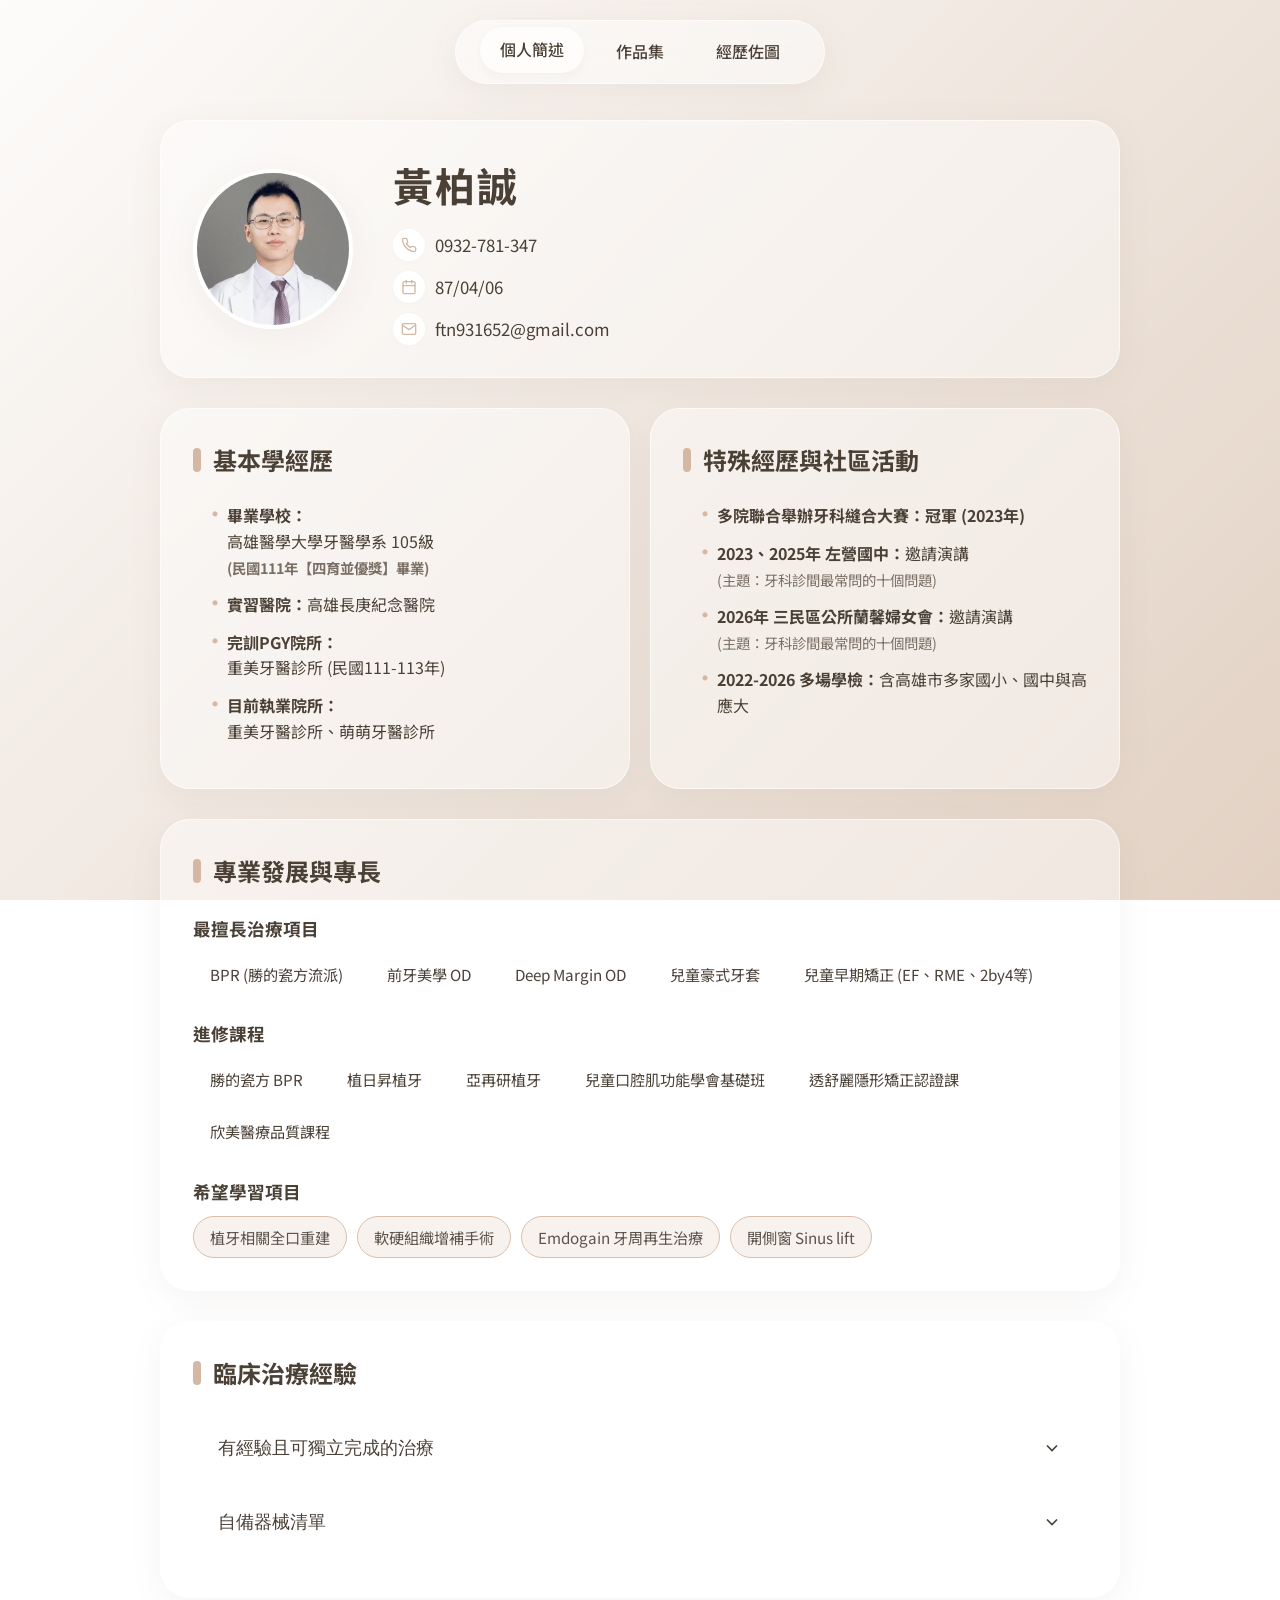
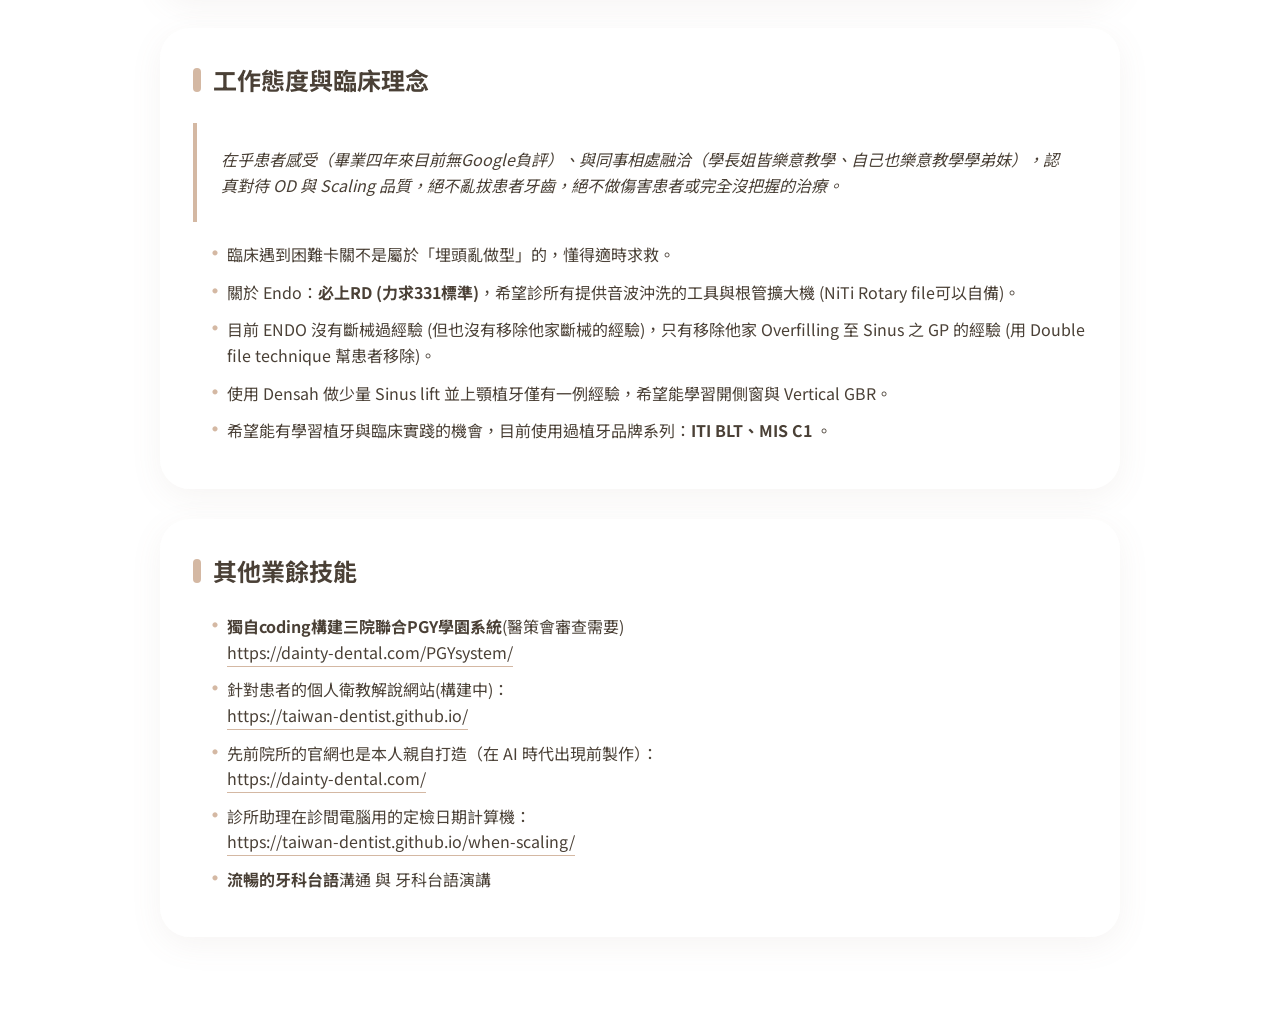
==== commit 3f711222: "type" ====
--- a/index.html
+++ b/index.html
@@ -76,7 +76,7 @@
                     <h2 class="section-title">特殊經歷與社區活動</h2>
                     <ul class="styled-list">
                         <li><strong>多院聯合舉辦牙科縫合大賽：冠軍 (2023年)</strong></li>
-                        <li><strong>2024、2025年 左營國中：</strong>邀請演講<br><span style="font-size:0.9em; color:var(--text-muted)">(主題：牙科診間最常問的十個問題)</span></li>
+                        <li><strong>2023、2025年 左營國中：</strong>邀請演講<br><span style="font-size:0.9em; color:var(--text-muted)">(主題：牙科診間最常問的十個問題)</span></li>
                         <li><strong>2026年 三民區公所蘭馨婦女會：</strong>邀請演講<br><span style="font-size:0.9em; color:var(--text-muted)">(主題：牙科診間最常問的十個問題)</span></li>
                         <li><strong>2022-2026 多場學檢：</strong>含高雄市多家國小、國中與高應大</li>
                     </ul>
@@ -592,16 +592,49 @@
                     <div class="img-accordion-content">
                         <div class="img-accordion-inner">
                             <div class="img-gallery-grid">
-                                <img class="gallery-image" src="img/exp/cert/ITImembership.webp" alt="證書">
-                                <img class="gallery-image" src="img/exp/cert/PGY.webp" alt="證書">
-                                <img class="gallery-image" src="img/exp/cert/cigar.webp" alt="證書">
-                                <img class="gallery-image" src="img/exp/cert/zouyin0.webp" alt="證書">
-                                <img class="gallery-image" src="img/exp/cert/zouyin1.webp" alt="證書">
-                                <img class="gallery-image" src="img/exp/cert/need1.webp" alt="證書">
-                                <img class="gallery-image" src="img/exp/cert/ortho.webp" alt="證書">
-                                <img class="gallery-image" src="img/exp/cert/BPRclass.webp" alt="證書">
-                                <img class="gallery-image" src="img/exp/cert/OHIchild.webp" alt="證書">
-                                <img class="gallery-image" src="img/exp/cert/implant.jpg" alt="證書">
+                                <div class="gallery-image-wrapper">
+                                    <img class="gallery-image" src="img/exp/cert/ITImembership.webp" alt="證書">
+                                    <div class="gallery-image-caption">ITI Study Club Membership (2022)</div>
+                                </div>
+                                
+                                <div class="gallery-image-wrapper">
+                                    <img class="gallery-image" src="img/exp/cert/PGY.webp" alt="證書">
+                                    <div class="gallery-image-caption">PGY證書</div>
+                                </div>
+                                
+                                <div class="gallery-image-wrapper">
+                                    <img class="gallery-image" src="img/exp/cert/cigar.webp" alt="證書">
+                                    <div class="gallery-image-caption">國健屬戒菸服務資格證書</div>
+                                </div>
+                                <div class="gallery-image-wrapper">
+                                    <img class="gallery-image" src="img/exp/cert/zouyin0.webp" alt="證書">
+                                    <div class="gallery-image-caption">左營國中演講感謝狀2023</div>
+                                </div>
+                                <div class="gallery-image-wrapper">
+                                    <img class="gallery-image" src="img/exp/cert/zouyin1.webp" alt="證書">
+                                    <div class="gallery-image-caption">左營國中演講感謝狀2025</div>
+                                </div>
+                                <div class="gallery-image-wrapper">
+                                    <img class="gallery-image" src="img/exp/cert/need1.webp" alt="證書">
+                                    <div class="gallery-image-caption">特需撥種醫師結訓</div>
+                                </div>
+                                <div class="gallery-image-wrapper">
+                                    <img class="gallery-image" src="img/exp/cert/ortho.webp" alt="證書">
+                                    <div class="gallery-image-caption">透舒麗隱形矯正認證</div>
+                                </div>
+                                <div class="gallery-image-wrapper">
+                                    <img class="gallery-image" src="img/exp/cert/BPRclass.webp" alt="證書">
+                                    <div class="gallery-image-caption">勝的瓷方課程</div>
+                                </div>
+                                <div class="gallery-image-wrapper">
+                                    <img class="gallery-image" src="img/exp/cert/OHIchild.webp" alt="證書">
+                                    <div class="gallery-image-caption">校牙醫資格培訓課</div>
+                                </div>
+                                <div class="gallery-image-wrapper">
+                                    <img class="gallery-image" src="img/exp/cert/implant.jpg" alt="證書">
+                                    <div class="gallery-image-caption">植日昇植牙課程證書</div>
+                                </div>
+                                
                             </div>
                         </div>
                     </div>
--- a/style.css
+++ b/style.css
@@ -1,3 +1,4 @@
+
         /* =========================================
            CSS 區塊
            ========================================= */
@@ -438,28 +439,78 @@
             }
         }
 
-        .img-gallery-grid img:only-child {
+        /* 單一張圖片或單一個 wrapper 時，自動跨滿兩欄 */
+        .img-gallery-grid > *:only-child {
             grid-column: 1 / -1;
         }
 
-        /* --- 正規圖片樣式 (已移除懶加載，預設完全顯示) --- */
+        /* --- 正規圖片樣式 (完全顯示) --- */
         .gallery-image {
+            display: block; /* 消除圖片底部預設留白 */
             width: 100%;
             height: auto;
             aspect-ratio: 4 / 3;
-            object-fit: cover; /* 縮圖保持填滿，全螢幕會改成 contain */
+            object-fit: cover; 
             border-radius: var(--radius-md);
             background-color: rgba(255, 255, 255, 0.4);
             box-shadow: 0 8px 24px rgba(138, 115, 99, 0.15);
             transition: transform 0.4s ease, box-shadow 0.4s ease;
-            cursor: zoom-in; /* 提示可點擊放大 */
-            opacity: 1; /* 預設完全可見 */
+            cursor: zoom-in; 
+            opacity: 1; 
             transform: scale(1);
         }
 
         .gallery-image:hover {
-            transform: scale(1.02); /* 滑鼠懸停縮圖時稍微放大一點點 */
+            transform: scale(1.02);
             box-shadow: 0 12px 32px rgba(138, 115, 99, 0.25);
+        }
+
+        /* =========================================
+           新增：帶有半透明文字底的圖片 Wrapper
+           ========================================= */
+        .gallery-image-wrapper {
+            position: relative;
+            width: 100%;
+            border-radius: var(--radius-md);
+            overflow: hidden; /* 切割到底部的黑邊，保持漂亮的圓角 */
+            box-shadow: 0 8px 24px rgba(138, 115, 99, 0.15);
+            transition: transform 0.4s ease, box-shadow 0.4s ease;
+            background-color: rgba(255, 255, 255, 0.4);
+        }
+
+        .gallery-image-wrapper:hover {
+            transform: scale(1.02);
+            box-shadow: 0 12px 32px rgba(138, 115, 99, 0.25);
+        }
+
+        /* 如果圖片被包在 wrapper 裡，取消 img 自身的動畫與陰影，交由外層 wrapper 統一縮放 */
+        .gallery-image-wrapper .gallery-image {
+            box-shadow: none;
+            transform: none;
+            border-radius: 0;
+        }
+        .gallery-image-wrapper .gallery-image:hover {
+            transform: none;
+            box-shadow: none;
+        }
+
+        /* 底部半透明說明文字 */
+        .gallery-image-caption {
+            position: absolute;
+            bottom: 0;
+            left: 0;
+            width: 100%;
+            background: rgba(0, 0, 0, 0.3); /* 深黑色半透明 */
+            backdrop-filter: blur(2px); /* 微微的模糊感 */
+            -webkit-backdrop-filter: blur(4px);
+            color: #ffffff;
+            padding: 7px 20px;
+            font-size: 0.8rem;
+            font-weight: 500;
+            letter-spacing: 0.5px;
+            margin: 0;
+            /* 關鍵：讓滑鼠點擊穿透文字，這樣點擊有文字的地方也能開啟 Lightbox */
+            pointer-events: none; 
         }
 
         /* --- 引言 / 態度 --- */
@@ -506,7 +557,6 @@
             left: 0;
             width: 100vw;
             height: 100vh;
-            /* 半透明白色 + 背景模糊罩 */
             background: rgba(253, 252, 251, 0.65); 
             backdrop-filter: blur(16px);
             -webkit-backdrop-filter: blur(16px);
@@ -552,7 +602,6 @@
         .lightbox-content {
             max-width: 90vw;
             max-height: 90vh;
-            /* 關鍵：使用 contain 確保不裁切完整顯示 */
             object-fit: contain; 
             border-radius: var(--radius-md);
             box-shadow: 0 24px 64px rgba(138, 115, 99, 0.2);
@@ -562,4 +611,4 @@
 
         .lightbox-overlay.active .lightbox-content {
             transform: scale(1);
-        }+        }
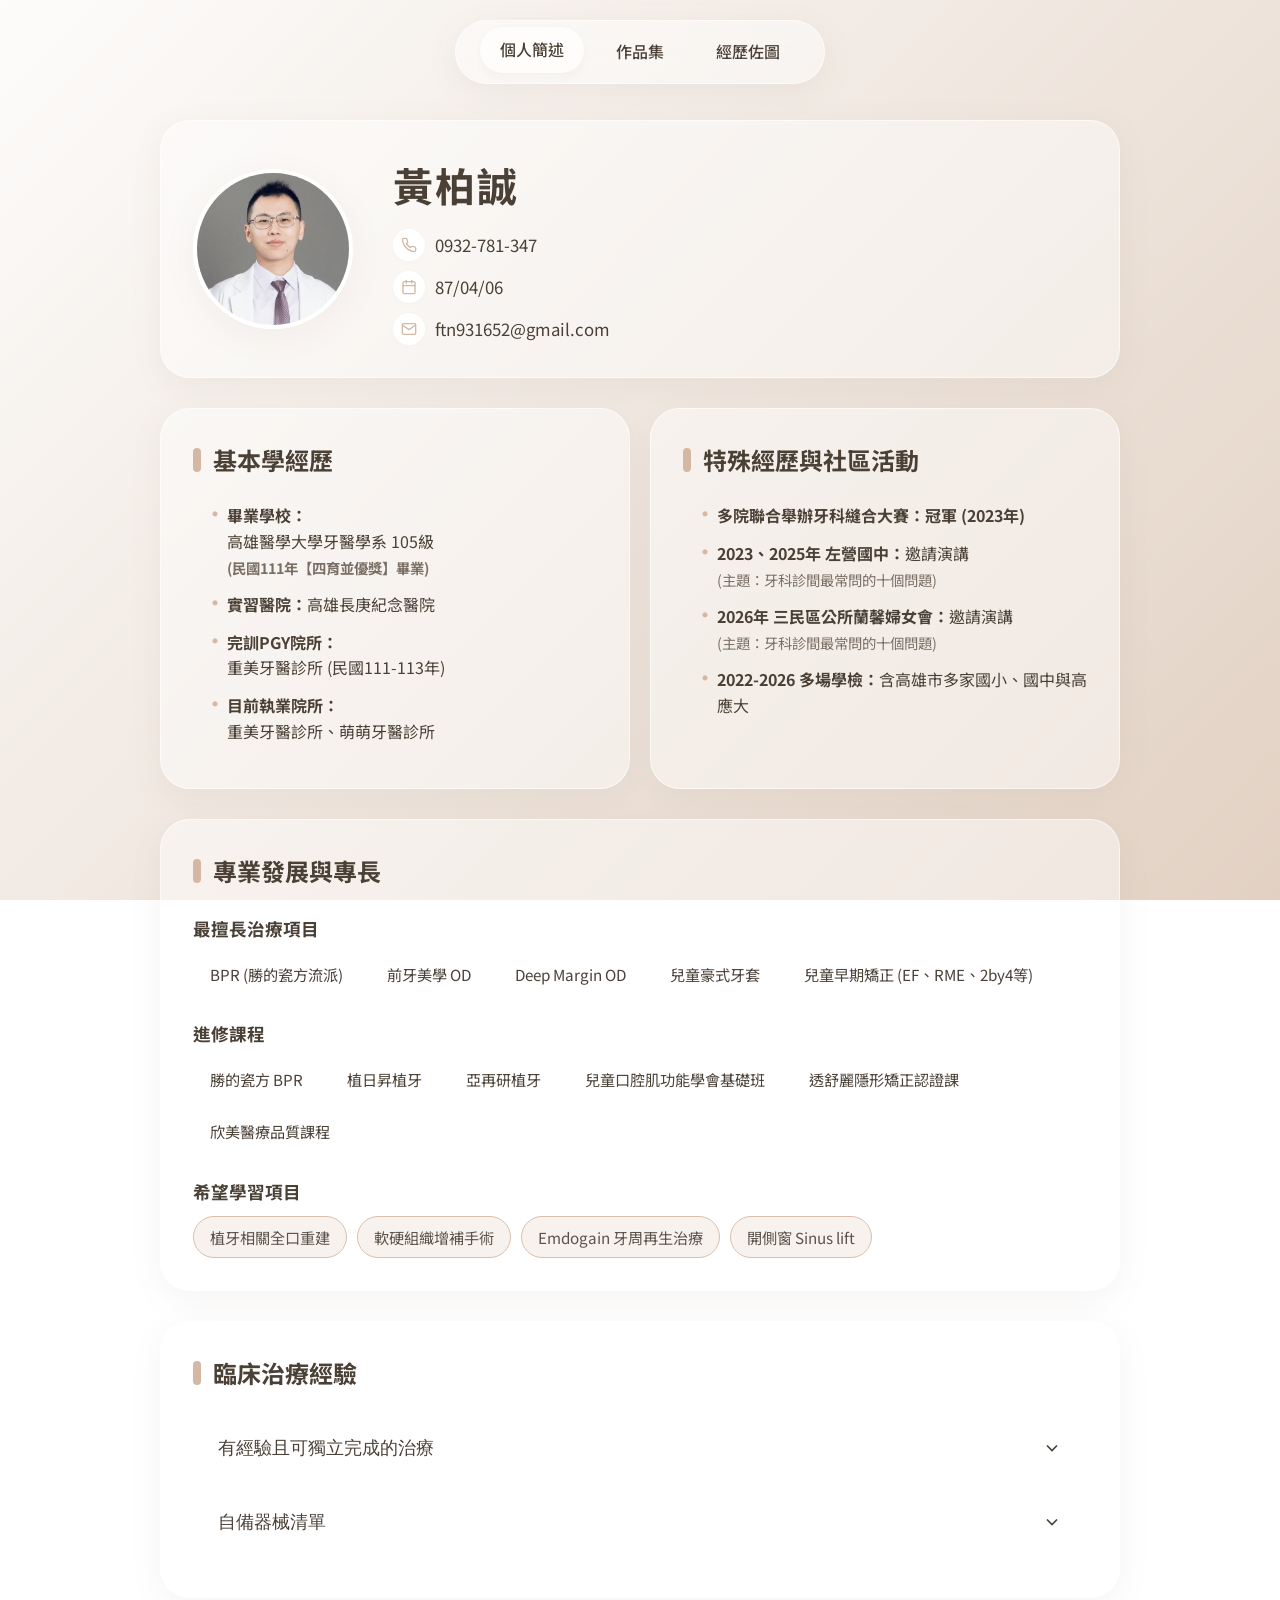
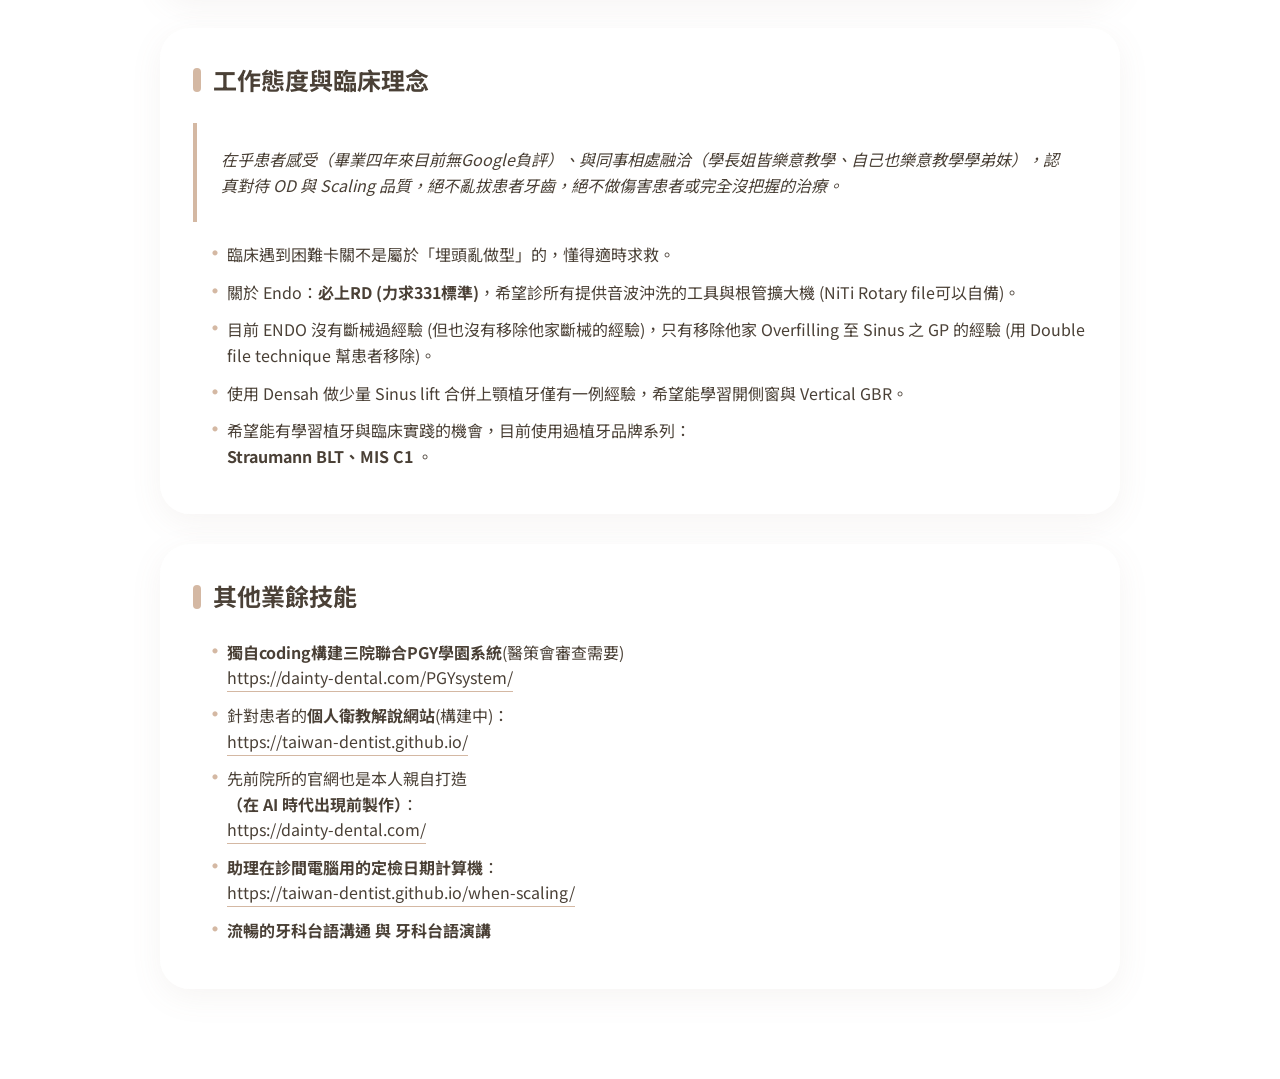
==== commit 1978bb8c: "finish-explain" ====
--- a/index.html
+++ b/index.html
@@ -173,8 +173,8 @@
                     <li>臨床遇到困難卡關不是屬於「埋頭亂做型」的，懂得適時求救。</li>
                     <li>關於 Endo：<strong>必上RD (力求331標準)</strong>，希望診所有提供音波沖洗的工具與根管擴大機 (NiTi Rotary file可以自備)。</li>
                     <li>目前 ENDO 沒有斷械過經驗 (但也沒有移除他家斷械的經驗)，只有移除他家 Overfilling 至 Sinus 之 GP 的經驗 (用 Double file technique 幫患者移除)。</li>
-                    <li>使用 Densah 做少量 Sinus lift 並上顎植牙僅有一例經驗，希望能學習開側窗與 Vertical GBR。</li>
-                    <li>希望能有學習植牙與臨床實踐的機會，目前使用過植牙品牌系列：<strong>ITI BLT、MIS C1</strong> 。</li>
+                    <li>使用 Densah 做少量 Sinus lift 合併上顎植牙僅有一例經驗，希望能學習開側窗與 Vertical GBR。</li>
+                    <li>希望能有學習植牙與臨床實踐的機會，目前使用過植牙品牌系列：<br> <strong>Straumann BLT、MIS C1</strong> 。</li>
                 </ul>
             </div>
 
@@ -185,16 +185,16 @@
                     <li><strong>獨自coding構建三院聯合PGY學園系統</strong>(醫策會審查需要)<br>
                         <a href="https://dainty-dental.com/PGYsystem/" target="_blank" class="custom-link">https://dainty-dental.com/PGYsystem/</a>
                     </li>
-                    <li>針對患者的個人衛教解說網站(構建中)：<br>
+                    <li>針對患者的<strong>個人衛教解說網站</strong>(構建中)：<br>
                         <a href="https://taiwan-dentist.github.io/" target="_blank" class="custom-link">https://taiwan-dentist.github.io/</a>
                     </li>
-                    <li>先前院所的官網也是本人親自打造（在 AI 時代出現前製作）：<br>
+                    <li>先前院所的官網也是本人親自打造<br><strong>（在 AI 時代出現前製作）</strong>：<br>
                         <a href="https://dainty-dental.com/" target="_blank" class="custom-link">https://dainty-dental.com/</a>
                     </li>
-                    <li>診所助理在診間電腦用的定檢日期計算機：<br>
+                    <li><strong>助理在診間電腦用的定檢日期計算機</strong>：<br>
                         <a href="https://taiwan-dentist.github.io/when-scaling/" target="_blank" class="custom-link">https://taiwan-dentist.github.io/when-scaling/</a>
                     </li>
-                    <li><strong>流暢的牙科台語</strong>溝通 與 牙科台語演講</li>
+                    <li><strong>流暢的牙科台語溝通 與 牙科台語演講</strong></li>
                 </ul>
             </div>
 
@@ -221,15 +221,52 @@
                         <div class="img-accordion-inner">
                             <div class="img-gallery-grid">
                                 <!-- 使用 src 存放真實圖片網址 -->
-                                <img class="gallery-image" src="img/case/BPR/1.webp" alt="BPR 案例照片 1">
-                                <img class="gallery-image" src="img/case/BPR/2.webp" alt="BPR 案例照片 2">
-                                <img class="gallery-image" src="img/case/BPR/3.webp" alt="BPR 案例照片 3">
-                                <img class="gallery-image" src="img/case/BPR/4.webp" alt="BPR 案例照片 4">
-                                <img class="gallery-image" src="img/case/BPR/5.webp" alt="BPR 案例照片 5">
-                                <img class="gallery-image" src="img/case/BPR/6.webp" alt="BPR 案例照片 6">
-                                <img class="gallery-image" src="img/case/BPR/7.webp" alt="BPR 案例照片 7">
-                                <img class="gallery-image" src="img/case/BPR/8.webp" alt="BPR 案例照片 8">
-                                <img class="gallery-image" src="img/case/BPR/9.webp" alt="BPR 案例照片 9">
+                                <div class="gallery-image-wrapper">
+                                    <img class="gallery-image" src="img/case/BPR/1.webp" alt="BPR 案例照片 1">
+                                    <div class="gallery-image-caption">黏著前瓷塊</div>
+                                </div>
+                                
+
+                                <div class="gallery-image-wrapper">
+                                    <img class="gallery-image" src="img/case/BPR/2.webp" alt="BPR 案例照片 2">
+                                    <div class="gallery-image-caption">fit as it should be</div>
+                                </div>
+                                
+                                <div class="gallery-image-wrapper">
+                                    <img class="gallery-image" src="img/case/BPR/3.webp" alt="BPR 案例照片 3">
+                                    <div class="gallery-image-caption">fit as it should be</div>
+                                </div>
+                                
+                                <div class="gallery-image-wrapper">
+                                    <img class="gallery-image" src="img/case/BPR/4.webp" alt="BPR 案例照片 4">
+                                    <div class="gallery-image-caption">fit as it should be</div>
+                                </div>
+
+                                <div class="gallery-image-wrapper">
+                                    <img class="gallery-image" src="img/case/BPR/5.webp" alt="BPR 案例照片 5">
+                                    <div class="gallery-image-caption">fit as it should be</div>
+                                </div>
+                                
+                                <div class="gallery-image-wrapper">
+                                    <img class="gallery-image" src="img/case/BPR/6.webp" alt="BPR 案例照片 6">
+                                    <div class="gallery-image-caption">fit as it should be</div>
+                                </div>
+                                
+                                <div class="gallery-image-wrapper">
+                                    <img class="gallery-image" src="img/case/BPR/7.webp" alt="BPR 案例照片 7">
+                                    <div class="gallery-image-caption">fit as it should be</div>
+                                </div>
+                                
+                                <div class="gallery-image-wrapper">
+                                    <img class="gallery-image" src="img/case/BPR/8.webp" alt="BPR 案例照片 8">
+                                    <div class="gallery-image-caption">RubberDam</div>
+                                </div>
+                                
+                                <div class="gallery-image-wrapper">
+                                    <img class="gallery-image" src="img/case/BPR/9.webp" alt="BPR 案例照片 9">
+                                    <div class="gallery-image-caption">RubberDam</div>
+                                </div>
+
                             </div>
                         </div>
                     </div>
@@ -278,8 +315,17 @@
                             <div class="img-gallery-grid">
                                 <img class="gallery-image" src="img/case/pedoEF/1.webp" alt="兒童早矯照片 1">
                                 <img class="gallery-image" src="img/case/pedoEF/2.webp" alt="兒童早矯照片 2">
-                                <img class="gallery-image" src="img/case/pedoEF/3.webp" alt="兒童早矯照片 3">
-                                <img class="gallery-image" src="img/case/pedoEF/RME.webp" alt="兒童早矯照片 4">
+
+                                <div class="gallery-image-wrapper">
+                                    <img class="gallery-image" src="img/case/pedoEF/3.webp" alt="兒童早矯照片 3">
+                                    <div class="gallery-image-caption">測顱分析</div>
+                                </div>
+                                
+                                <div class="gallery-image-wrapper">
+                                    <img class="gallery-image" src="img/case/pedoEF/RME.webp" alt="兒童早矯照片 4">
+                                    <div class="gallery-image-caption">RME案例</div>
+                                </div>
+                                
                             </div>
                         </div>
                     </div>
@@ -305,7 +351,11 @@
                                 <img class="gallery-image" src="img/case/OD/3.webp" alt="OD">
                                 <img class="gallery-image" src="img/case/OD/4.webp" alt="OD">
                                 <img class="gallery-image" src="img/case/OD/5.webp" alt="OD">
-                                <img class="gallery-image" src="img/case/OD/ODhollar.webp" alt="OD">
+                                <div class="gallery-image-wrapper">
+                                    <img class="gallery-image" src="img/case/OD/ODhollar.webp" alt="OD">
+                                    <div class="gallery-image-caption">Haller Clamp使用技巧</div>
+                                </div>
+                                
                             </div>
                         </div>
                     </div>
@@ -327,8 +377,17 @@
                     <div class="img-accordion-content">
                         <div class="img-accordion-inner">
                             <div class="img-gallery-grid">
-                                <img class="gallery-image" src="img/case/SSC/SSC.webp" alt="SSC">
-                                <img class="gallery-image" src="img/case/SSC/SSC2.webp" alt="SSC">
+
+                                <div class="gallery-image-wrapper">
+                                    <img class="gallery-image" src="img/case/SSC/SSC.webp" alt="SSC">
+                                    <div class="gallery-image-caption">SSC案例們：SubG黃金標準</div>
+                                </div>
+                                
+                                <div class="gallery-image-wrapper">
+                                    <img class="gallery-image" src="img/case/SSC/SSC2.webp" alt="SSC">
+                                    <div class="gallery-image-caption">兔子氣球</div>
+                                </div>
+                                
 
                             </div>
                         </div>
@@ -361,10 +420,27 @@
                                 <img class="gallery-image" src="img/case/endo/endo8.webp" alt="ENDO案例">
                                 <img class="gallery-image" src="img/case/endo/endo9.webp" alt="ENDO案例">
                                 <img class="gallery-image" src="img/case/endo/endo10.webp" alt="ENDO案例">
-                                <img class="gallery-image" src="img/case/endo/endo11.webp" alt="ENDO案例">
-                                <img class="gallery-image" src="img/case/endo/endo12.webp" alt="ENDO案例">
-                                <img class="gallery-image" src="img/case/endo/endo13.webp" alt="ENDO案例">
-                                <img class="gallery-image" src="img/case/endo/endo14.webp" alt="ENDO案例">
+
+                                <div class="gallery-image-wrapper">
+                                    <img class="gallery-image" src="img/case/endo/endo11.webp" alt="ENDO案例">
+                                    <div class="gallery-image-caption">MB2-Clean as it should be</div>
+                                </div>
+                                
+                                <div class="gallery-image-wrapper">
+                                    <img class="gallery-image" src="img/case/endo/endo12.webp" alt="ENDO案例">
+                                    <div class="gallery-image-caption">Clean as it should be</div>
+                                </div>
+
+                                <div class="gallery-image-wrapper">
+                                    <img class="gallery-image" src="img/case/endo/endo13.webp" alt="ENDO案例">
+                                    <div class="gallery-image-caption">Clean as it should be</div>
+                                </div>
+
+                                <div class="gallery-image-wrapper">
+                                    <img class="gallery-image" src="img/case/endo/endo14.webp" alt="ENDO案例">
+                                    <div class="gallery-image-caption">Clean as it should be</div>
+                                </div>
+
                             </div>
                         </div>
                     </div>
@@ -387,10 +463,23 @@
                         <div class="img-accordion-inner">
                             <div class="img-gallery-grid">
                                 <!-- 使用 src 存放真實圖片網址 -->
-                                <img class="gallery-image" src="img/case/after331BPR/1.webp" alt="ENDO331後Overlay 案例照片 1">
-                                <img class="gallery-image" src="img/case/after331BPR/2.webp" alt="ENDO331後Overlay 案例照片 2">
-                                <img class="gallery-image" src="img/case/after331BPR/cheng1.webp" alt="ENDO331後Overlay 案例照片 2">
-                                <img class="gallery-image" src="img/case/after331BPR/cheng2.webp" alt="ENDO331後Overlay 案例照片 2">
+                                <div class="gallery-image-wrapper">
+                                    <img class="gallery-image" src="img/case/after331BPR/1.webp" alt="ENDO331後Overlay 案例照片 1">
+                                    <div class="gallery-image-caption">331標準C型根管封填</div>
+                                </div>
+                                
+                                <div class="gallery-image-wrapper">
+                                    <img class="gallery-image" src="img/case/after331BPR/2.webp" alt="ENDO331後Overlay 案例照片 2">
+                                    <div class="gallery-image-caption">無症狀後BPR</div>
+                                </div>
+                                <div class="gallery-image-wrapper">
+                                    <img class="gallery-image" src="img/case/after331BPR/cheng1.webp" alt="ENDO331後Overlay 案例照片 2">
+                                    <div class="gallery-image-caption">特殊院內轉診案例</div>
+                                </div>
+                                <div class="gallery-image-wrapper">
+                                    <img class="gallery-image" src="img/case/after331BPR/cheng2.webp" alt="ENDO331後Overlay 案例照片 2">
+                                    <div class="gallery-image-caption">特殊院內轉診案例</div>
+                                </div>
                             </div>
                         </div>
                     </div>
@@ -411,8 +500,15 @@
                     <div class="img-accordion-content">
                         <div class="img-accordion-inner">
                             <div class="img-gallery-grid">
-                                <img class="gallery-image" src="img/case/crown/cr2.webp" alt="一般Crown案例">
-                                <img class="gallery-image" src="img/case/crown/cr1.webp" alt="一般Crown案例">
+                            
+                                <div class="gallery-image-wrapper">
+                                    <img class="gallery-image" src="img/case/crown/cr2.webp" alt="一般Crown案例">
+                                    <div class="gallery-image-caption">Shell法印深部SubG margin(上顎與下顎)</div>
+                                </div>
+                                <div class="gallery-image-wrapper">
+                                    <img class="gallery-image" src="img/case/crown/cr1.webp" alt="一般Crown案例">
+                                    <div class="gallery-image-caption">一般Crown案例</div>
+                                </div>
 
                             </div>
                         </div>
@@ -434,10 +530,23 @@
                     <div class="img-accordion-content">
                         <div class="img-accordion-inner">
                             <div class="img-gallery-grid">
-                                <img class="gallery-image" src="img/case/implant/陸國偉implant.webp" alt="植牙">
-                                <img class="gallery-image" src="img/case/implant/yuan-implant.webp" alt="植牙">
-                                <img class="gallery-image" src="img/case/implant/yuan-imptemp-photo (1).webp" alt="植牙">
-                                <img class="gallery-image" src="img/case/implant/yuan-imptemp-photo (2).webp" alt="植牙">
+
+                                <div class="gallery-image-wrapper">
+                                    <img class="gallery-image" src="img/case/implant/陸國偉implant.webp" alt="植牙">
+                                    <div class="gallery-image-caption">StraumannBLT Ø4.8*12mm</div>
+                                </div>
+                                <div class="gallery-image-wrapper">
+                                    <img class="gallery-image" src="img/case/implant/yuan-implant.webp" alt="植牙">
+                                    <div class="gallery-image-caption">MIS C1 Ø4.2*10mm+Densah</div>
+                                </div>
+                                <div class="gallery-image-wrapper">
+                                    <img class="gallery-image" src="img/case/implant/yuan-imptemp-photo (1).webp" alt="植牙">
+                                    <div class="gallery-image-caption">Temp階段</div>
+                                </div>
+                                <div class="gallery-image-wrapper">
+                                    <img class="gallery-image" src="img/case/implant/yuan-imptemp-photo (2).webp" alt="植牙">
+                                    <div class="gallery-image-caption">Temp階段</div>
+                                </div>
                             </div>
                         </div>
                     </div>
@@ -458,10 +567,23 @@
                     <div class="img-accordion-content">
                         <div class="img-accordion-inner">
                             <div class="img-gallery-grid">
-                                <img class="gallery-image" src="img/case/extrudeGP/1.webp" alt="他家endo">
-                                <img class="gallery-image" src="img/case/extrudeGP/2.webp" alt="他家endo">
-                                <img class="gallery-image" src="img/case/extrudeGP/3.webp" alt="他家endo">
-                                <img class="gallery-image" src="img/case/extrudeGP/4.webp" alt="他家endo">
+                                
+                                <div class="gallery-image-wrapper">
+                                    <img class="gallery-image" src="img/case/extrudeGP/1.webp" alt="他家endo">
+                                    <div class="gallery-image-caption">鼻竇感染之它家馬來膠</div>
+                                </div>
+                                <div class="gallery-image-wrapper">
+                                    <img class="gallery-image" src="img/case/extrudeGP/2.webp" alt="他家endo">
+                                    <div class="gallery-image-caption">需謹慎地把整支GP小心取出否則患者須開側窗</div>
+                                </div>
+                                <div class="gallery-image-wrapper">
+                                    <img class="gallery-image" src="img/case/extrudeGP/3.webp" alt="他家endo">
+                                    <div class="gallery-image-caption">DoubleFile纏繞技巧釣出完整的感染主針</div>
+                                </div>
+                                <div class="gallery-image-wrapper">
+                                    <img class="gallery-image" src="img/case/extrudeGP/4.webp" alt="他家endo">
+                                    <div class="gallery-image-caption">需謹慎地把整支GP小心取出否則患者須開側窗</div>
+                                </div>
                             </div>
                         </div>
                     </div>
@@ -484,7 +606,12 @@
                             <div class="img-gallery-grid">
                                 <img class="gallery-image" src="img/case/RPD/1.webp" alt="CD/RPD案例">
                                 <img class="gallery-image" src="img/case/RPD/2.webp" alt="CD/RPD案例">
-                                <img class="gallery-image" src="img/case/RPD/3.webp" alt="CD/RPD案例">
+
+                                <div class="gallery-image-wrapper">
+                                    <img class="gallery-image" src="img/case/RPD/3.webp" alt="CD/RPD案例">
+                                    <div class="gallery-image-caption">活動假牙最常配合的技師</div>
+                                </div>
+                                
                                 <img class="gallery-image" src="img/case/RPD/rpd4.webp" alt="CD/RPD案例">
 
                             </div>
@@ -645,17 +772,23 @@
                         <div class="img-accordion-title-group">
                             <span class="img-accordion-title">
                                 <svg width="20" height="20" viewBox="0 0 24 24" fill="none" stroke="currentColor" stroke-width="2" stroke-linecap="round" stroke-linejoin="round" style="color: var(--accent-color);"><path d="M14 2H6a2 2 0 0 0-2 2v16a2 2 0 0 0 2 2h12a2 2 0 0 0 2-2V8z"></path><polyline points="14 2 14 8 20 8"></polyline><line x1="16" y1="13" x2="8" y2="13"></line><line x1="16" y1="17" x2="8" y2="17"></line><polyline points="10 9 9 9 8 9"></polyline></svg>
-                                目前名片與演講資歷頁
-                            </span>
-                            <span class="img-accordion-subtitle">公家機關演講時資歷頁與先前名片</span>
-                        </div>
-                        <svg class="img-accordion-icon" width="24" height="24" viewBox="0 0 24 24" fill="none" stroke="currentColor" stroke-width="2" stroke-linecap="round" stroke-linejoin="round"><polyline points="6 9 12 15 18 9"></polyline></svg>
-                    </button>
-                    <div class="img-accordion-content">
-                        <div class="img-accordion-inner">
-                            <div class="img-gallery-grid">
-                                <img class="gallery-image" src="img/exp/pastexp/資歷1.webp" alt="資歷照片">
-                                <img class="gallery-image" src="img/exp/pastexp/資歷2.webp" alt="資歷照片">
+                                名片與演講資歷頁
+                            </span>
+                            <span class="img-accordion-subtitle">公家機關演講時資歷頁</span>
+                        </div>
+                        <svg class="img-accordion-icon" width="24" height="24" viewBox="0 0 24 24" fill="none" stroke="currentColor" stroke-width="2" stroke-linecap="round" stroke-linejoin="round"><polyline points="6 9 12 15 18 9"></polyline></svg>
+                    </button>
+                    <div class="img-accordion-content">
+                        <div class="img-accordion-inner">
+                            <div class="img-gallery-grid">
+                                <div class="gallery-image-wrapper">
+                                    <img class="gallery-image" src="img/exp/pastexp/資歷1.webp" alt="資歷照片">
+                                    <div class="gallery-image-caption">公家機關演講時的資歷頁</div>
+                                </div>
+                                <div class="gallery-image-wrapper">
+                                    <img class="gallery-image" src="img/exp/pastexp/資歷2.webp" alt="資歷照片">
+                                    <div class="gallery-image-caption">先前名片</div>
+                                </div>
                             </div>
                         </div>
                     </div>
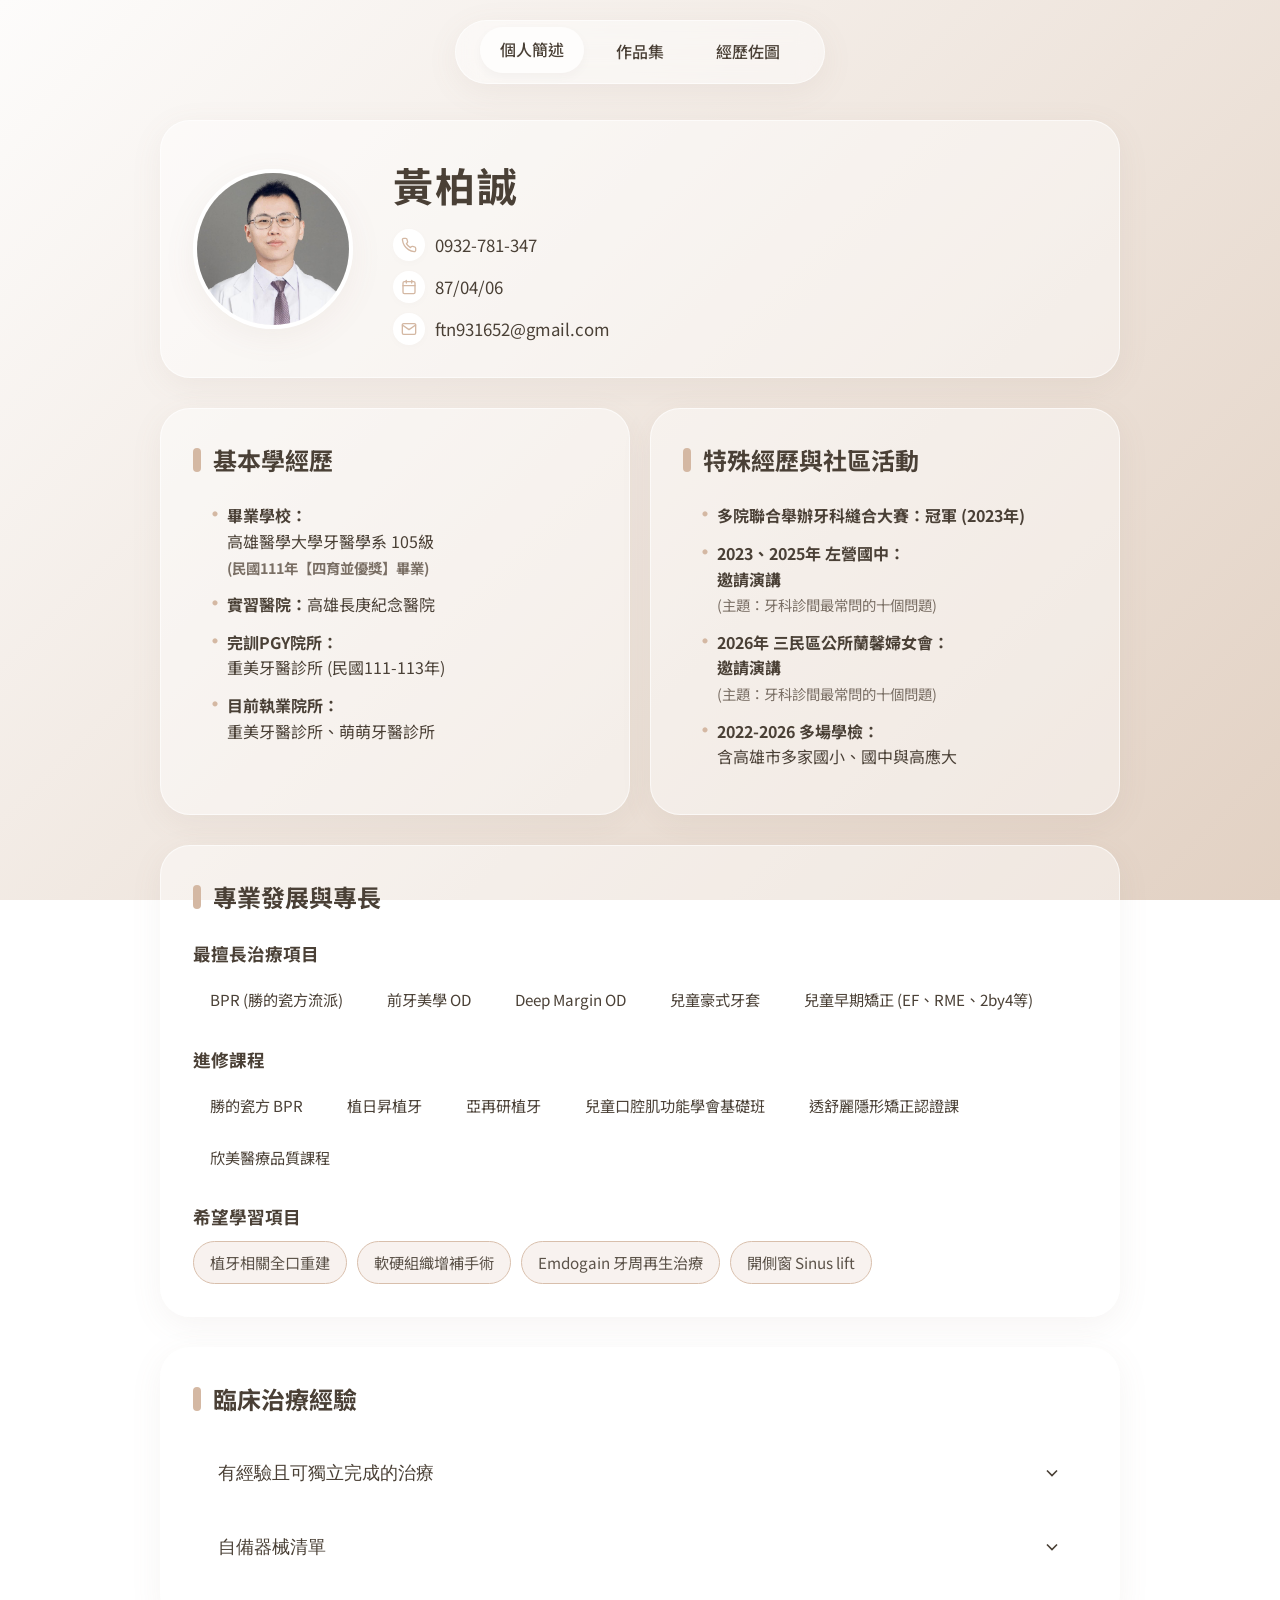
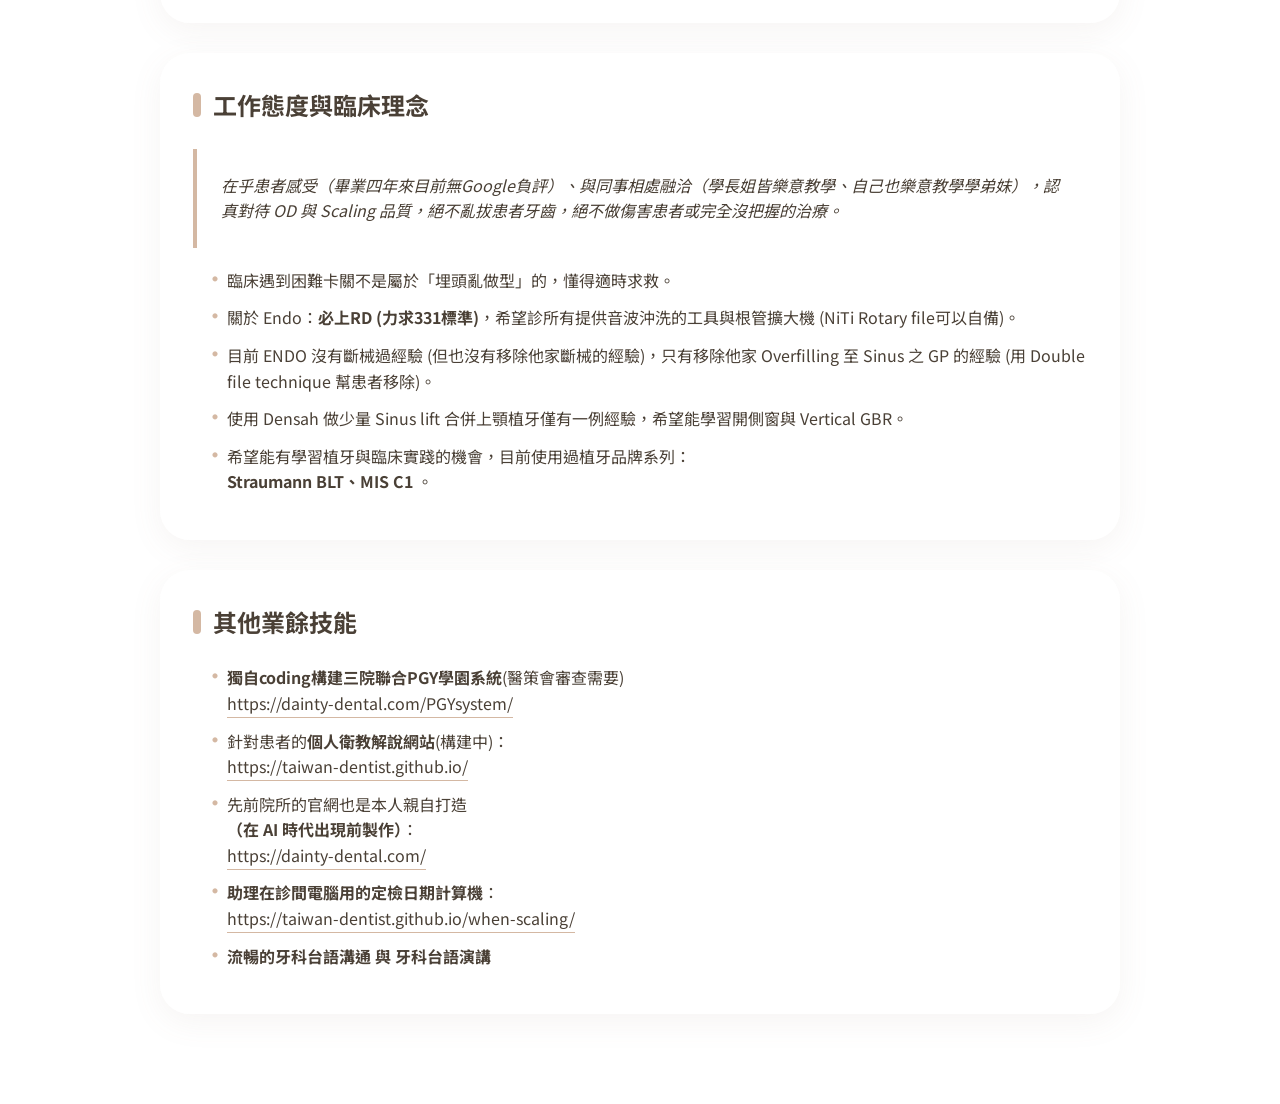
==== commit cf874bf5: "br-revise" ====
--- a/index.html
+++ b/index.html
@@ -76,9 +76,9 @@
                     <h2 class="section-title">特殊經歷與社區活動</h2>
                     <ul class="styled-list">
                         <li><strong>多院聯合舉辦牙科縫合大賽：冠軍 (2023年)</strong></li>
-                        <li><strong>2023、2025年 左營國中：</strong>邀請演講<br><span style="font-size:0.9em; color:var(--text-muted)">(主題：牙科診間最常問的十個問題)</span></li>
-                        <li><strong>2026年 三民區公所蘭馨婦女會：</strong>邀請演講<br><span style="font-size:0.9em; color:var(--text-muted)">(主題：牙科診間最常問的十個問題)</span></li>
-                        <li><strong>2022-2026 多場學檢：</strong>含高雄市多家國小、國中與高應大</li>
+                        <li><strong>2023、2025年 左營國中：<br>邀請演講<br></strong><span style="font-size:0.9em; color:var(--text-muted)">(主題：牙科診間最常問的十個問題)</span></li>
+                        <li><strong>2026年 三民區公所蘭馨婦女會：<br>邀請演講<br></strong><span style="font-size:0.9em; color:var(--text-muted)">(主題：牙科診間最常問的十個問題)</span></li>
+                        <li><strong>2022-2026 多場學檢：</strong><br>含高雄市多家國小、國中與高應大</li>
                     </ul>
                 </div>
             </div>
@@ -743,7 +743,7 @@
                                 </div>
                                 <div class="gallery-image-wrapper">
                                     <img class="gallery-image" src="img/exp/cert/need1.webp" alt="證書">
-                                    <div class="gallery-image-caption">特需撥種醫師結訓</div>
+                                    <div class="gallery-image-caption">特需播種醫師結訓</div>
                                 </div>
                                 <div class="gallery-image-wrapper">
                                     <img class="gallery-image" src="img/exp/cert/ortho.webp" alt="證書">
